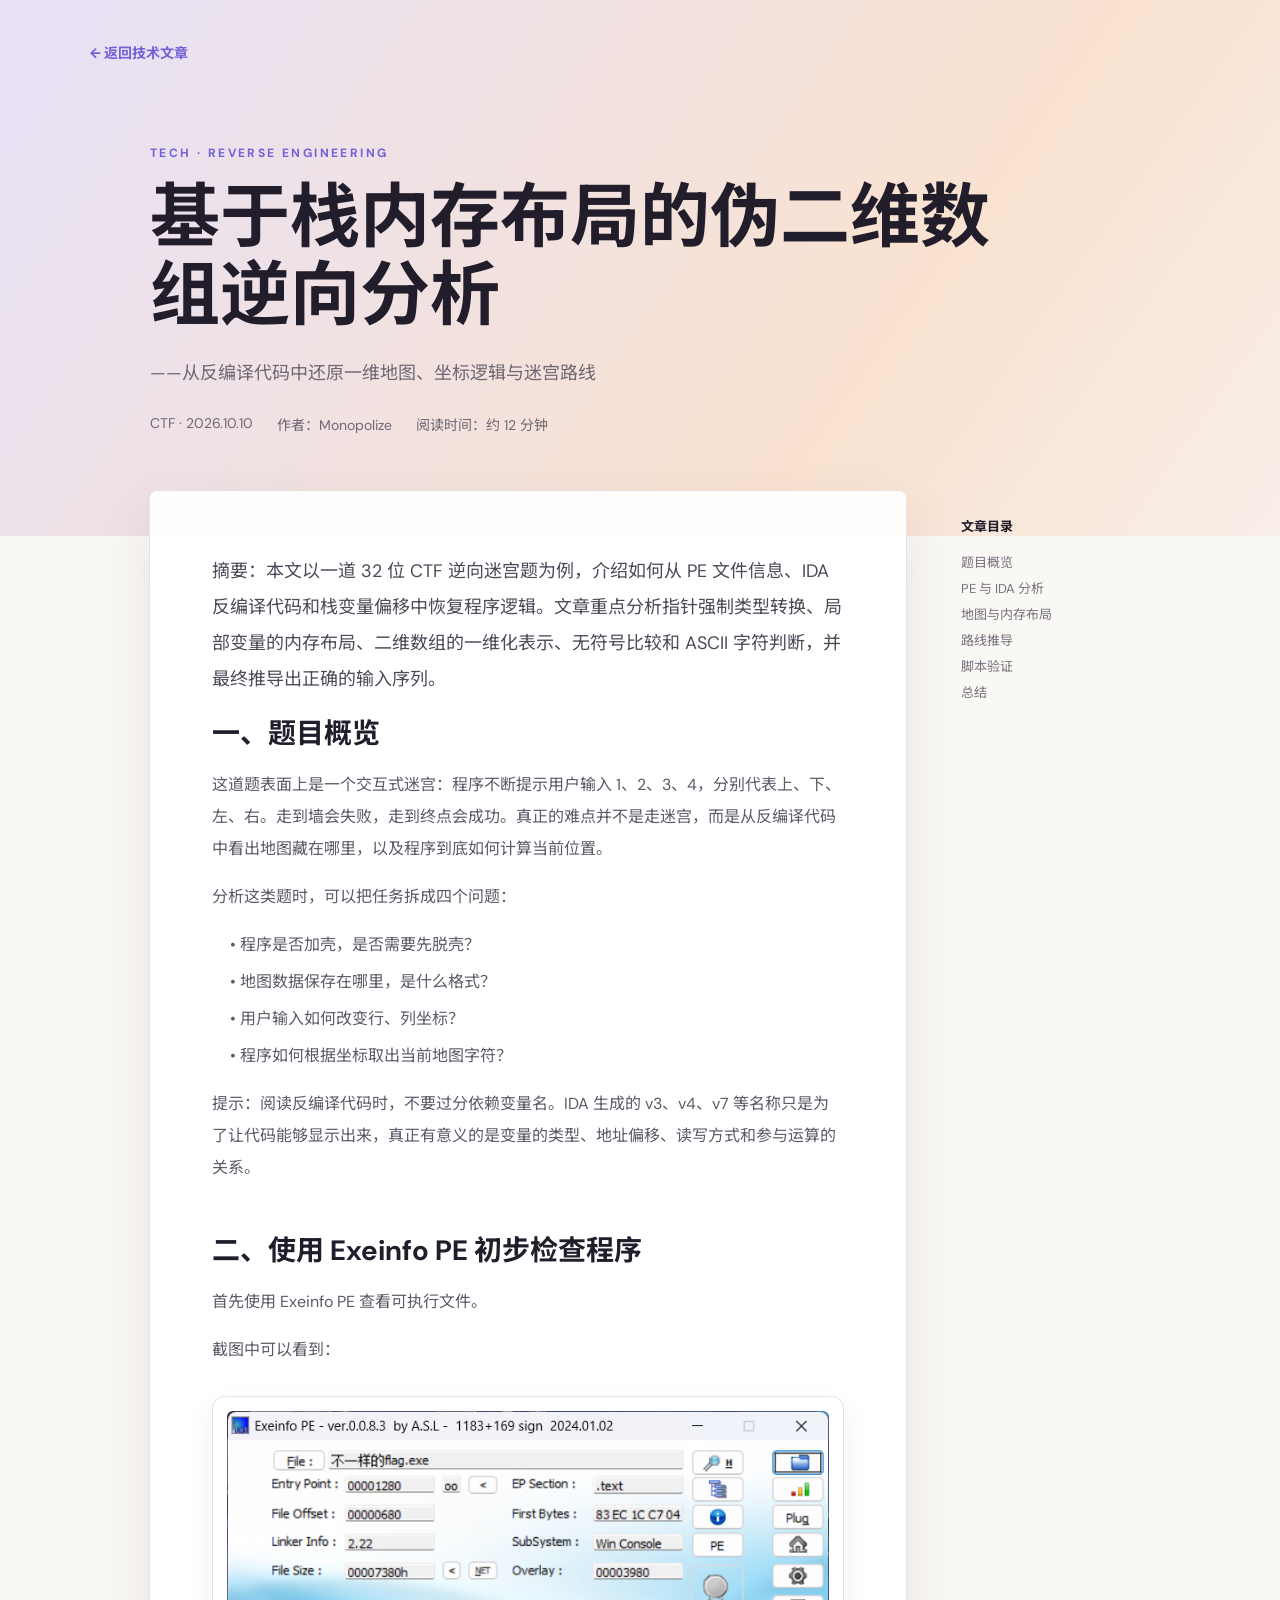
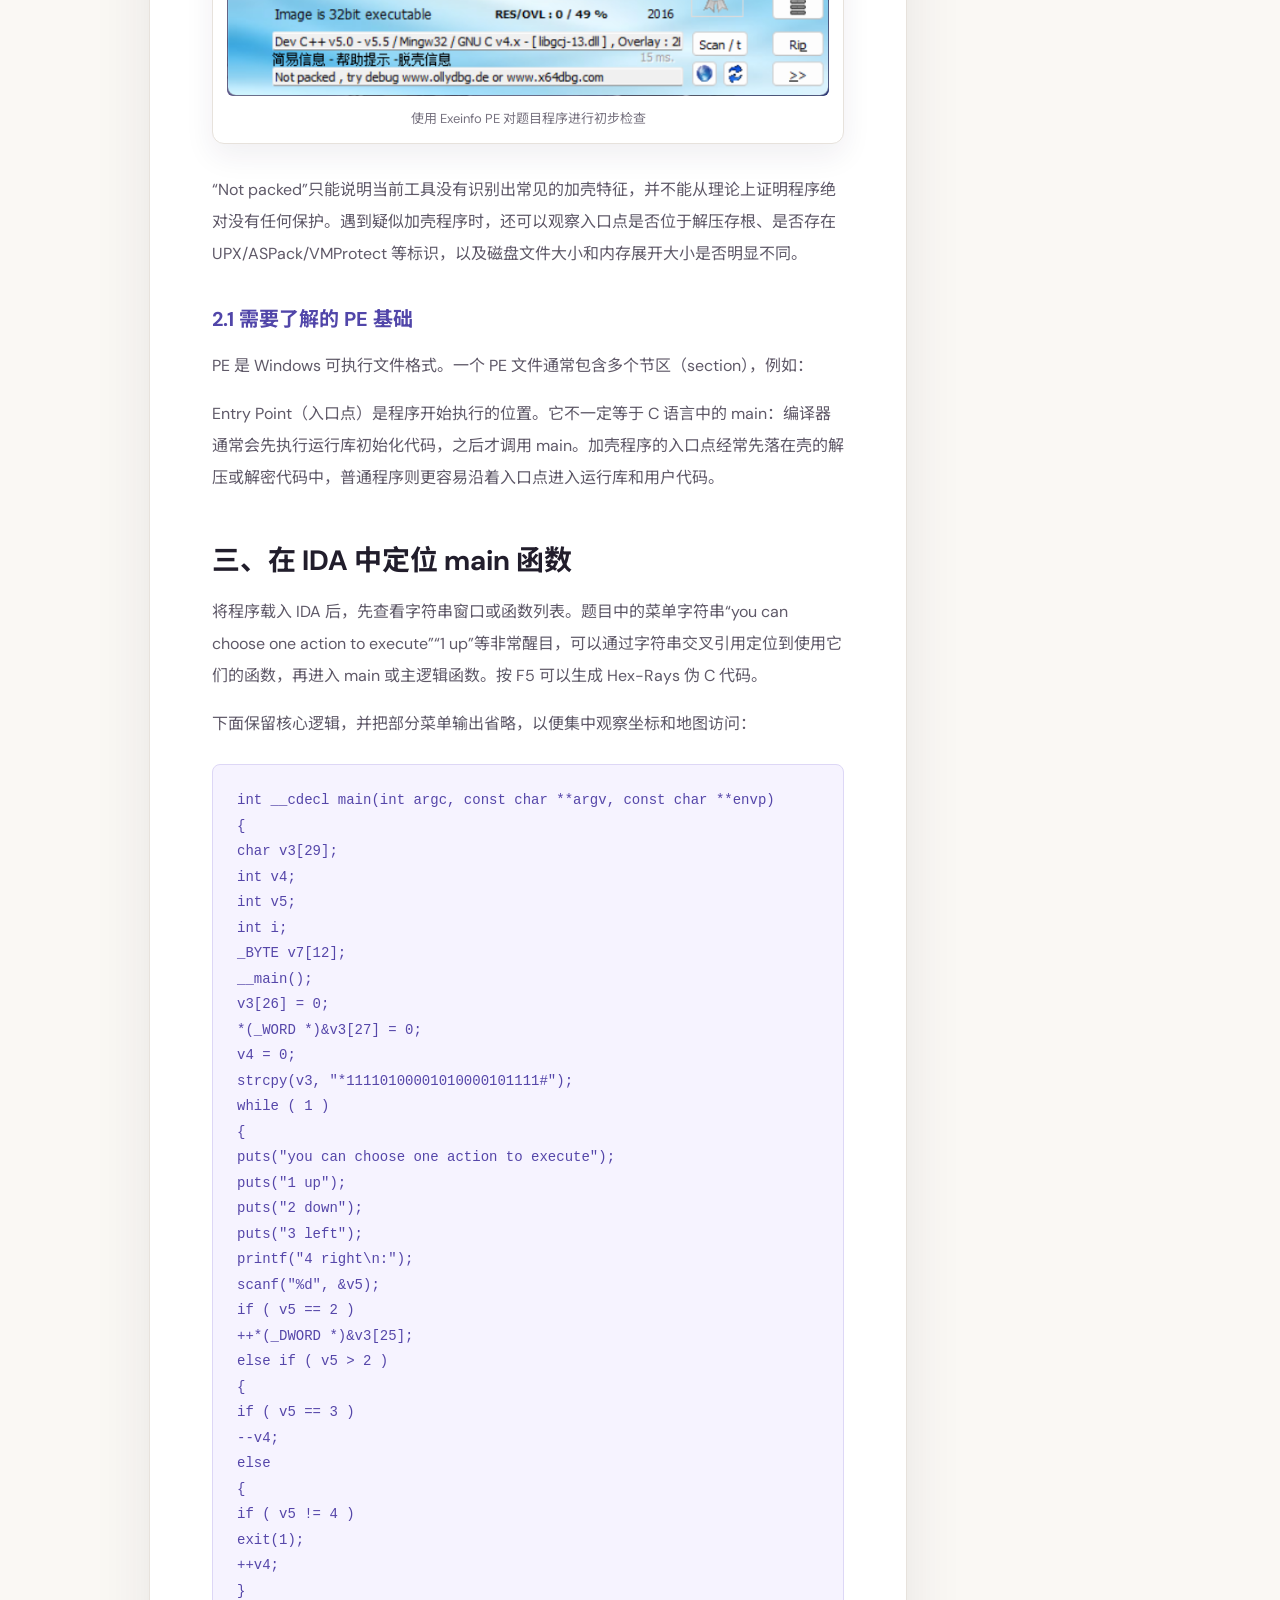
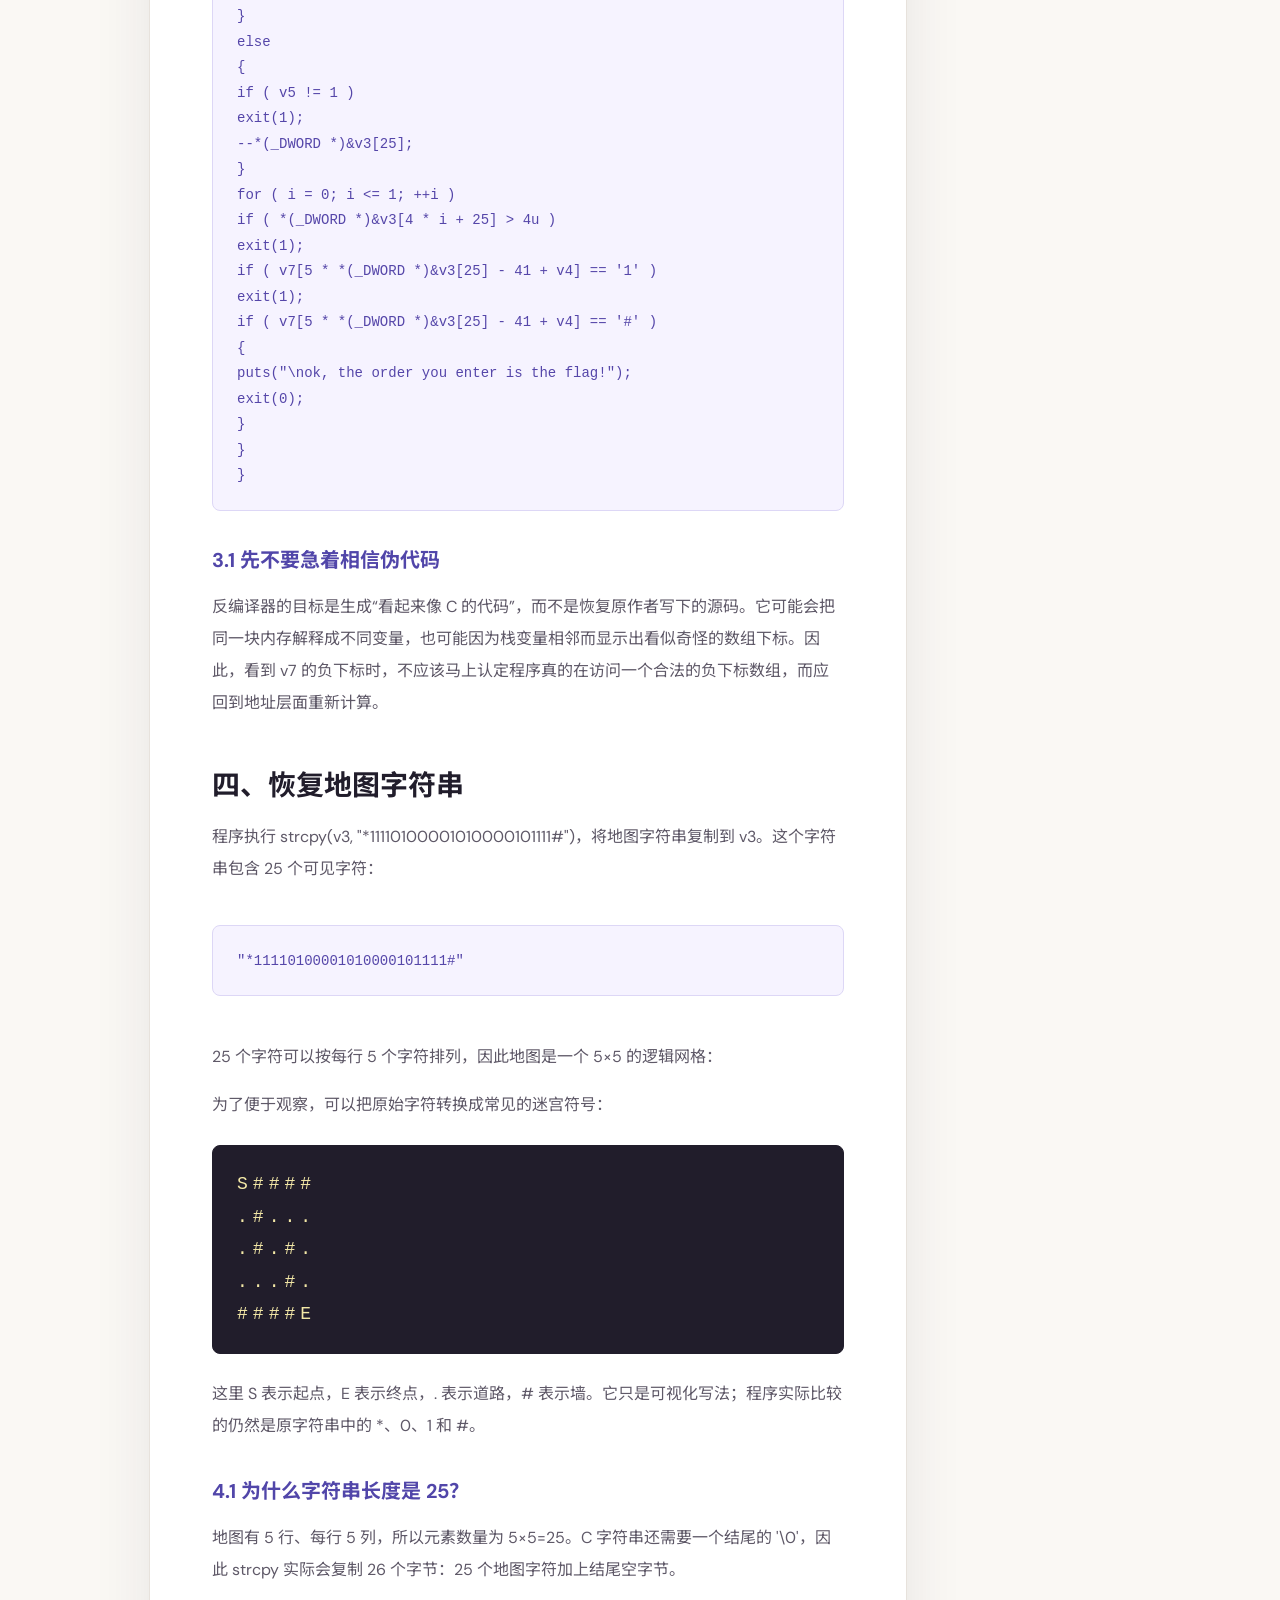
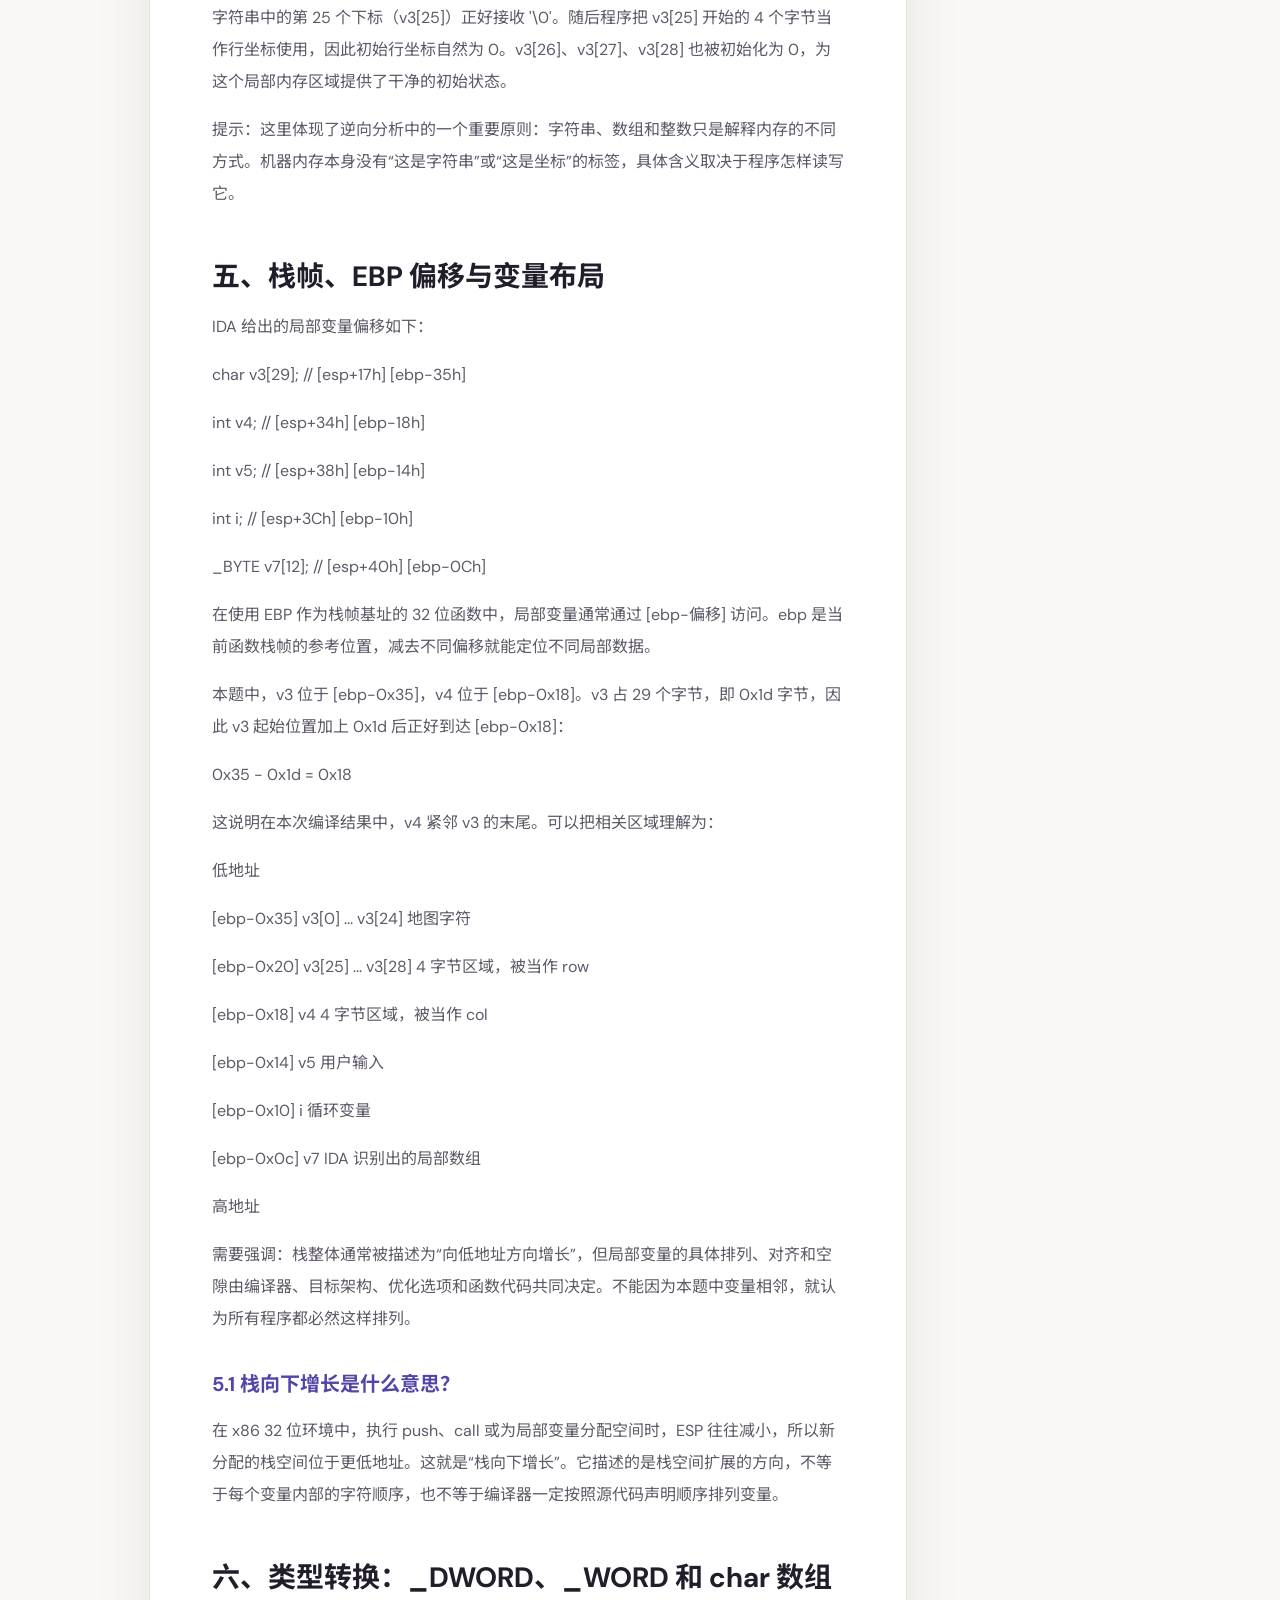
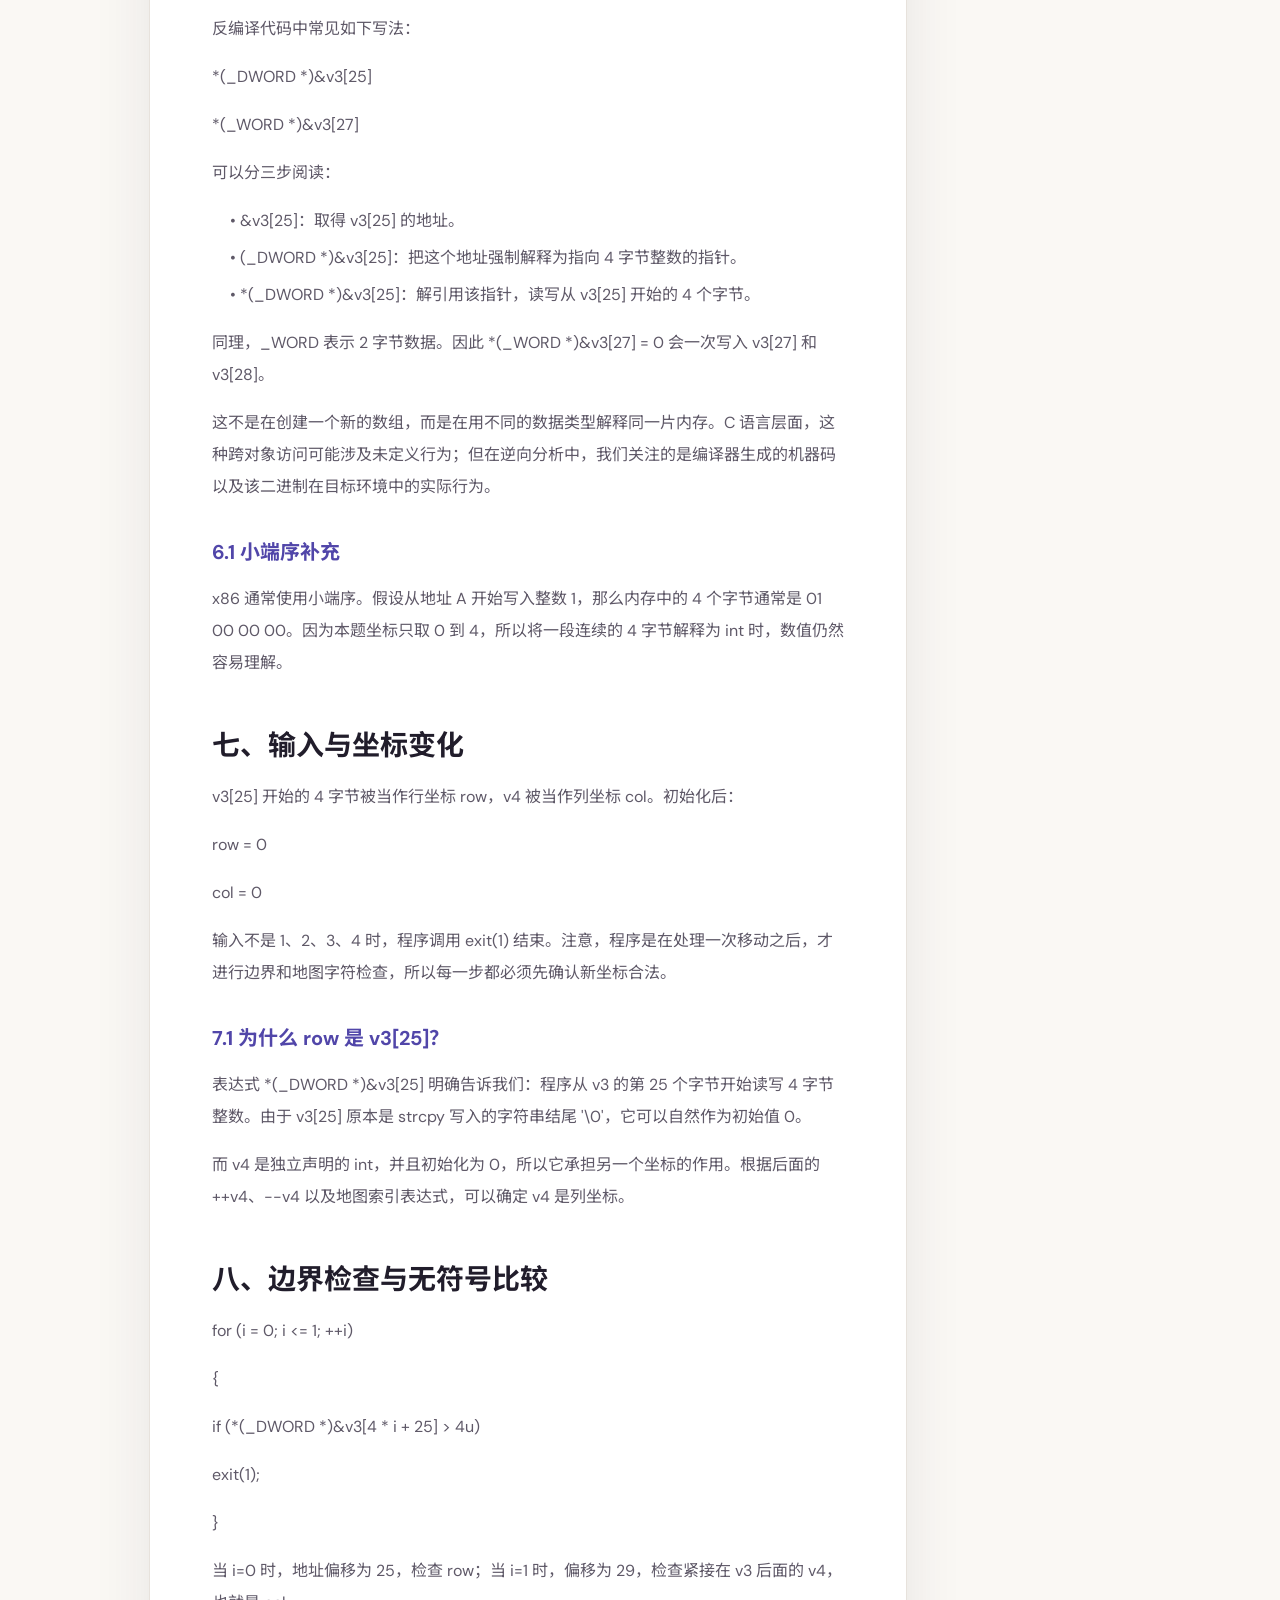
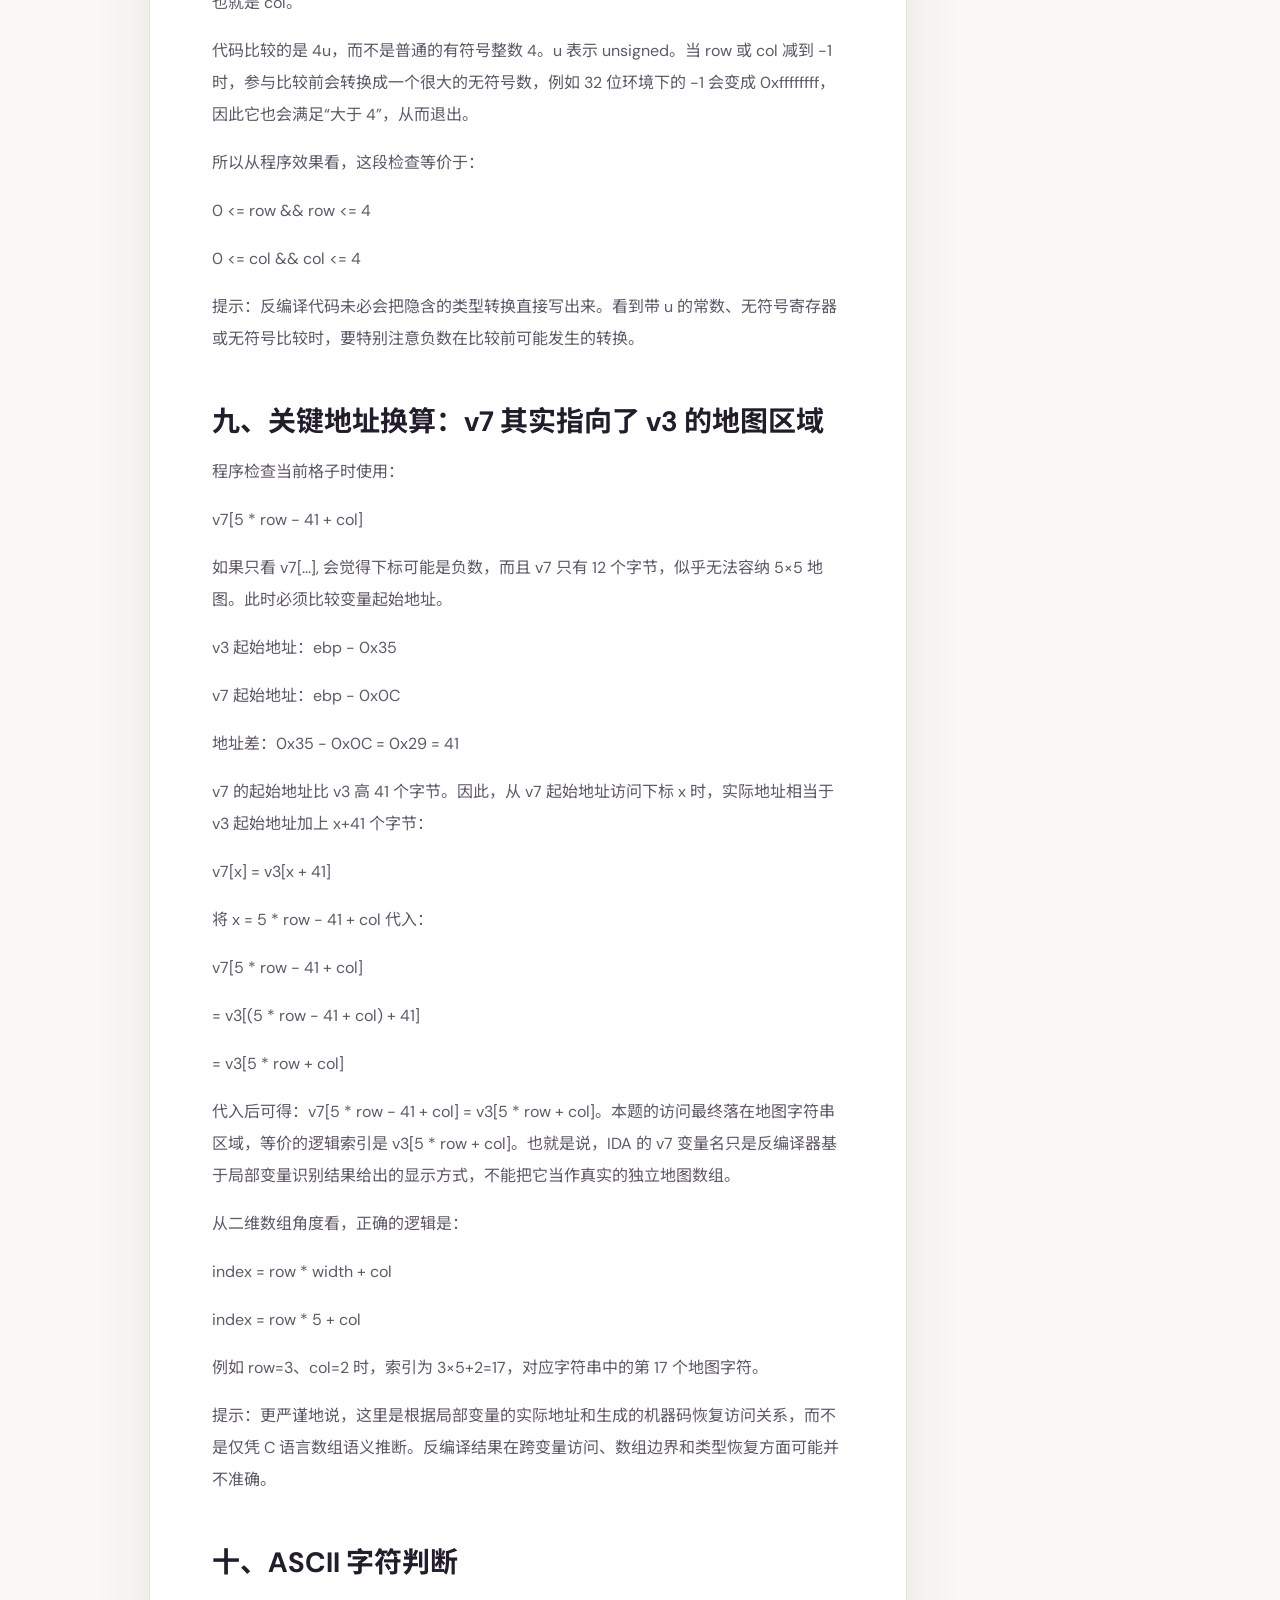
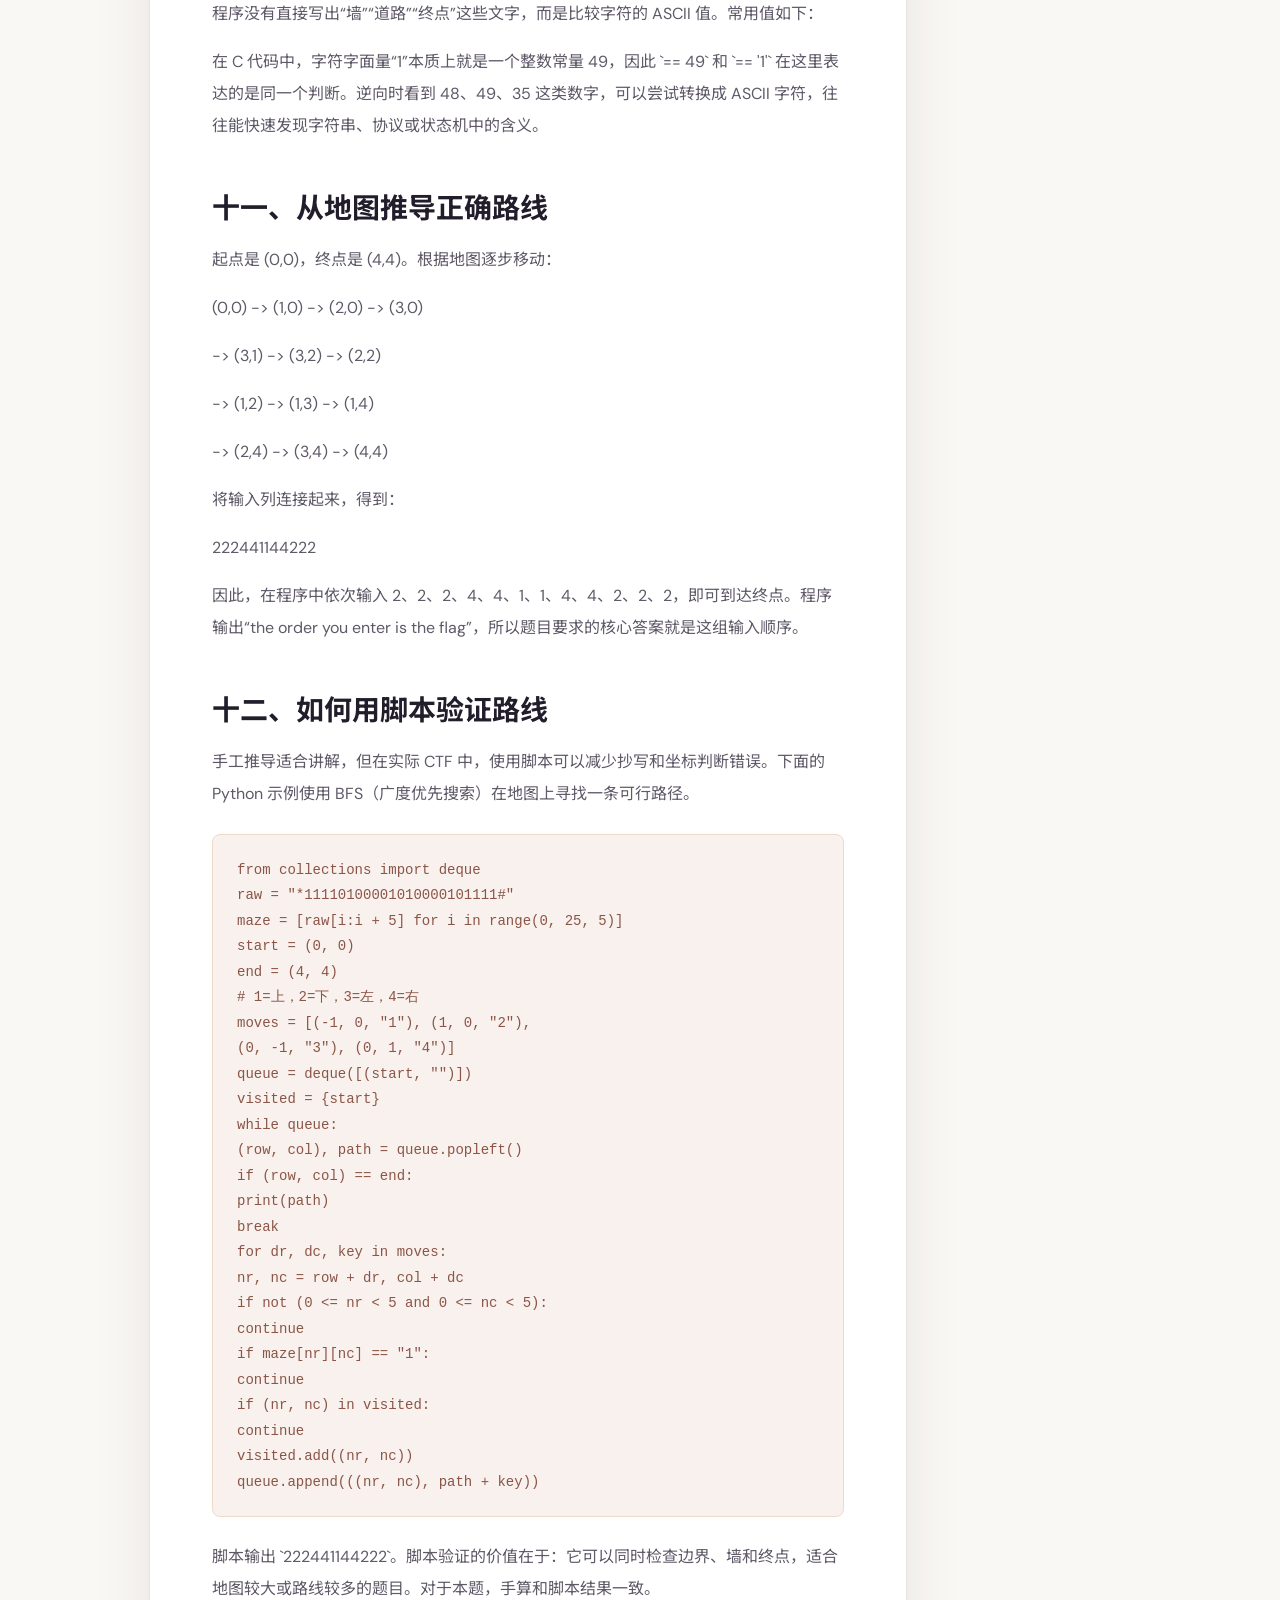
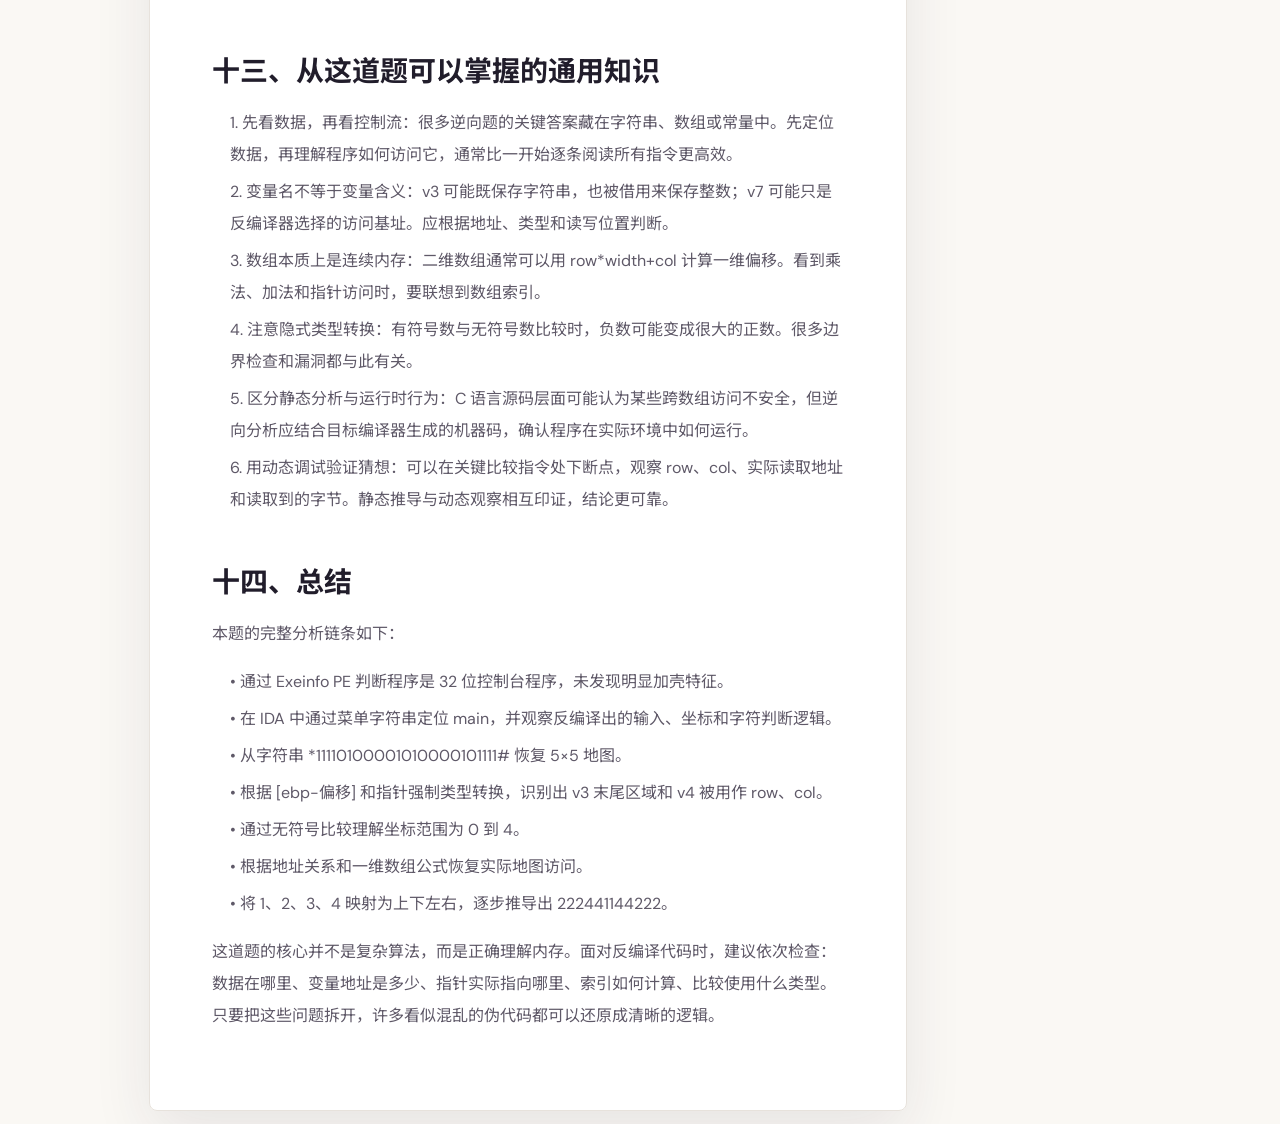
==== posts/ctf-maze.html @ 4cb5188a "发布第二篇文章" ====
<!doctype html>
<html lang="zh-CN">
  <head>
    <meta charset="UTF-8" />
    <meta name="viewport" content="width=device-width, initial-scale=1.0" />
    <meta
      name="description"
      content="基于栈内存布局的伪二维数组逆向分析与迷宫路线推导。"
    />
    <title>基于栈内存布局的伪二维数组逆向分析 · Monopolize</title>
    <link rel="preconnect" href="https://fonts.googleapis.com" />
    <link rel="preconnect" href="https://fonts.gstatic.com" crossorigin />
    <link
      href="https://fonts.googleapis.com/css2?family=DM+Sans:wght@400;500;600;700&family=Noto+Sans+SC:wght@400;500;700;900&display=swap"
      rel="stylesheet"
    />
    <style>
      :root {
        --ink: #211d2b;
        --muted: #77727f;
        --cream: #faf8f4;
        --purple: #7260d8;
        --lavender: #f6f3ff;
        --line: #e7e2dc;
      }
      * {
        box-sizing: border-box;
      }
      body {
        margin: 0;
        color: var(--ink);
        background: var(--cream);
        font-family: "DM Sans", "Noto Sans SC", sans-serif;
      }
      .article-header {
        padding: 42px max(7vw, 24px) 102px;
        background: linear-gradient(125deg, #e7e1f7, #f9e2d0 68%, #f8eee8);
      }
      .back-link {
        color: var(--purple);
        font-size: 14px;
        font-weight: 700;
        text-decoration: none;
      }
      .article-heading {
        max-width: 980px;
        margin: 82px auto 0;
      }
      .eyebrow {
        margin: 0 0 18px;
        color: var(--purple);
        font-size: 12px;
        font-weight: 700;
        letter-spacing: 0.2em;
      }
      h1 {
        max-width: 900px;
        margin: 0;
        font-size: clamp(38px, 6vw, 70px);
        line-height: 1.12;
        letter-spacing: 0;
      }
      .subtitle {
        max-width: 720px;
        margin: 22px 0 0;
        color: #6e6975;
        font-size: 18px;
        line-height: 1.7;
      }
      .article-meta {
        display: flex;
        flex-wrap: wrap;
        gap: 12px 24px;
        margin-top: 26px;
        color: #6e6975;
        font-size: 14px;
      }
      .article-layout {
        display: grid;
        grid-template-columns: minmax(0, 780px) 170px;
        gap: 54px;
        max-width: 1030px;
        margin: -46px auto 90px;
        padding: 0 24px;
      }
      .article-content {
        padding: clamp(28px, 5vw, 62px);
        border: 1px solid var(--line);
        border-radius: 8px;
        background: rgba(255, 255, 255, 0.96);
        box-shadow: 0 22px 60px rgba(42, 29, 66, 0.09);
      }
      .article-content p,
      .article-content li {
        color: #5f5968;
        font-size: 16px;
        line-height: 2;
      }
      .article-content .lead {
        margin-top: 0;
        color: #4f4958;
        font-size: 18px;
        line-height: 2;
      }
      .article-content h2 {
        margin: 48px 0 16px;
        font-size: 28px;
        line-height: 1.35;
      }
      .article-content h2:first-of-type {
        margin-top: 0;
      }
      .article-content h3 {
        margin: 34px 0 12px;
        color: #5146a9;
        font-size: 20px;
        line-height: 1.5;
      }
      .list-item {
        margin: 5px 0 !important;
        padding-left: 18px;
      }
      .code-block,
      .maze-block {
        margin: 24px 0;
        padding: 22px 24px;
        overflow-x: auto;
        border: 1px solid #ddd7f6;
        border-radius: 8px;
        background: var(--lavender);
        color: #5546a9;
        font-family: "DM Sans", Consolas, monospace;
        font-size: 14px;
        line-height: 1.75;
        white-space: pre;
      }
      .code-block.python {
        background: #f8f1ed;
        border-color: #f0d9c9;
        color: #8b5547;
      }
      .code-block.compact {
        display: inline-block;
        min-width: 100%;
      }
      .maze-block {
        background: #211d2b;
        border-color: #211d2b;
        color: #f4e9a7;
        font-size: 18px;
        letter-spacing: 0.28em;
      }
      .article-figure {
        margin: 30px 0;
        padding: 14px;
        border: 1px solid var(--line);
        border-radius: 12px;
        background: #fff;
        box-shadow: 0 12px 30px rgba(42, 29, 66, 0.07);
      }
      .article-figure img {
        display: block;
        width: 100%;
        height: auto;
        border-radius: 6px;
      }
      figcaption {
        padding: 12px 4px 2px;
        color: var(--muted);
        font-size: 13px;
        text-align: center;
      }
      .toc {
        position: sticky;
        top: 28px;
        align-self: start;
        padding-top: 24px;
        color: var(--muted);
        font-size: 13px;
        line-height: 2;
      }
      .toc strong {
        display: block;
        margin-bottom: 10px;
        color: var(--ink);
      }
      @media (max-width: 760px) {
        .article-header {
          padding-bottom: 80px;
        }
        .article-heading {
          margin-top: 64px;
        }
        .article-layout {
          display: block;
          margin-top: -32px;
        }
        .toc {
          display: none;
        }
        .article-content p,
        .article-content li {
          font-size: 15px;
        }
      }
    </style>
  </head>
  <body>
    <header class="article-header">
      <a class="back-link" href="tech.html">← 返回技术文章</a>
      <div class="article-heading">
        <p class="eyebrow">TECH · REVERSE ENGINEERING</p>
        <h1>基于栈内存布局的伪二维数组逆向分析</h1>
        <p class="subtitle">——从反编译代码中还原一维地图、坐标逻辑与迷宫路线</p>
        <div class="article-meta">
          <span>CTF · 2026.10.10</span><span>作者：Monopolize</span
          ><span>阅读时间：约 12 分钟</span>
        </div>
      </div>
    </header>
    <main class="article-layout">
      <article class="article-content">
        <p class="lead">
          摘要：本文以一道 32 位 CTF 逆向迷宫题为例，介绍如何从 PE 文件信息、IDA
          反编译代码和栈变量偏移中恢复程序逻辑。文章重点分析指针强制类型转换、局部变量的内存布局、二维数组的一维化表示、无符号比较和
          ASCII 字符判断，并最终推导出正确的输入序列。
        </p>
        <h2>一、题目概览</h2>
        <p>
          这道题表面上是一个交互式迷宫：程序不断提示用户输入
          1、2、3、4，分别代表上、下、左、右。走到墙会失败，走到终点会成功。真正的难点并不是走迷宫，而是从反编译代码中看出地图藏在哪里，以及程序到底如何计算当前位置。
        </p>
        <p>分析这类题时，可以把任务拆成四个问题：</p>
        <p class="list-item">• 程序是否加壳，是否需要先脱壳？</p>
        <p class="list-item">• 地图数据保存在哪里，是什么格式？</p>
        <p class="list-item">• 用户输入如何改变行、列坐标？</p>
        <p class="list-item">• 程序如何根据坐标取出当前地图字符？</p>
        <p>
          提示：阅读反编译代码时，不要过分依赖变量名。IDA 生成的 v3、v4、v7
          等名称只是为了让代码能够显示出来，真正有意义的是变量的类型、地址偏移、读写方式和参与运算的关系。
        </p>
        <h2>二、使用 Exeinfo PE 初步检查程序</h2>
        <p>首先使用 Exeinfo PE 查看可执行文件。</p>
        <p>截图中可以看到：</p>
        <figure class="article-figure">
          <img
            src="assets/maze-exeinfo.png"
            alt="使用 Exeinfo PE 检查 CTF 逆向迷宫程序"
          />
          <figcaption>使用 Exeinfo PE 对题目程序进行初步检查</figcaption>
        </figure>
        <p>
          “Not
          packed”只能说明当前工具没有识别出常见的加壳特征，并不能从理论上证明程序绝对没有任何保护。遇到疑似加壳程序时，还可以观察入口点是否位于解压存根、是否存在
          UPX/ASPack/VMProtect
          等标识，以及磁盘文件大小和内存展开大小是否明显不同。
        </p>
        <h3>2.1 需要了解的 PE 基础</h3>
        <p>
          PE 是 Windows 可执行文件格式。一个 PE
          文件通常包含多个节区（section），例如：
        </p>
        <p>
          Entry Point（入口点）是程序开始执行的位置。它不一定等于 C 语言中的
          main：编译器通常会先执行运行库初始化代码，之后才调用
          main。加壳程序的入口点经常先落在壳的解压或解密代码中，普通程序则更容易沿着入口点进入运行库和用户代码。
        </p>
        <h2>三、在 IDA 中定位 main 函数</h2>
        <p>
          将程序载入 IDA 后，先查看字符串窗口或函数列表。题目中的菜单字符串“you
          can choose one action to execute”“1
          up”等非常醒目，可以通过字符串交叉引用定位到使用它们的函数，再进入 main
          或主逻辑函数。按 F5 可以生成 Hex-Rays 伪 C 代码。
        </p>
        <p>
          下面保留核心逻辑，并把部分菜单输出省略，以便集中观察坐标和地图访问：
        </p>
        <pre
          class="code-block"
        ><code>int __cdecl main(int argc, const char **argv, const char **envp)
{
char v3[29];
int v4;
int v5;
int i;
_BYTE v7[12];
__main();
v3[26] = 0;
*(_WORD *)&amp;v3[27] = 0;
v4 = 0;
strcpy(v3, &quot;*11110100001010000101111#&quot;);
while ( 1 )
{
puts(&quot;you can choose one action to execute&quot;);
puts(&quot;1 up&quot;);
puts(&quot;2 down&quot;);
puts(&quot;3 left&quot;);
printf(&quot;4 right\n:&quot;);
scanf(&quot;%d&quot;, &amp;v5);
if ( v5 == 2 )
++*(_DWORD *)&amp;v3[25];
else if ( v5 &gt; 2 )
{
if ( v5 == 3 )
--v4;
else
{
if ( v5 != 4 )
exit(1);
++v4;
}
}
else
{
if ( v5 != 1 )
exit(1);
--*(_DWORD *)&amp;v3[25];
}
for ( i = 0; i &lt;= 1; ++i )
if ( *(_DWORD *)&amp;v3[4 * i + 25] &gt; 4u )
exit(1);
if ( v7[5 * *(_DWORD *)&amp;v3[25] - 41 + v4] == &#x27;1&#x27; )
exit(1);
if ( v7[5 * *(_DWORD *)&amp;v3[25] - 41 + v4] == &#x27;#&#x27; )
{
puts(&quot;\nok, the order you enter is the flag!&quot;);
exit(0);
}
}
}</code></pre>
        <h3>3.1 先不要急着相信伪代码</h3>
        <p>
          反编译器的目标是生成“看起来像 C
          的代码”，而不是恢复原作者写下的源码。它可能会把同一块内存解释成不同变量，也可能因为栈变量相邻而显示出看似奇怪的数组下标。因此，看到
          v7
          的负下标时，不应该马上认定程序真的在访问一个合法的负下标数组，而应回到地址层面重新计算。
        </p>
        <h2>四、恢复地图字符串</h2>
        <p>
          程序执行 strcpy(v3,
          &quot;*11110100001010000101111#&quot;)，将地图字符串复制到
          v3。这个字符串包含 25 个可见字符：
        </p>
        <pre
          class="code-block compact"
        ><code>&quot;*11110100001010000101111#&quot;</code></pre>
        <p>25 个字符可以按每行 5 个字符排列，因此地图是一个 5×5 的逻辑网格：</p>
        <p>为了便于观察，可以把原始字符转换成常见的迷宫符号：</p>
        <pre class="maze-block"><code>S####
.#...
.#.#.
...#.
####E</code></pre>
        <p>
          这里 S 表示起点，E 表示终点，. 表示道路，#
          表示墙。它只是可视化写法；程序实际比较的仍然是原字符串中的 *、0、1 和
          #。
        </p>
        <h3>4.1 为什么字符串长度是 25？</h3>
        <p>
          地图有 5 行、每行 5 列，所以元素数量为 5×5=25。C
          字符串还需要一个结尾的 &#x27;\0&#x27;，因此 strcpy 实际会复制 26
          个字节：25 个地图字符加上结尾空字节。
        </p>
        <p>
          字符串中的第 25 个下标（v3[25]）正好接收 &#x27;\0&#x27;。随后程序把
          v3[25] 开始的 4 个字节当作行坐标使用，因此初始行坐标自然为
          0。v3[26]、v3[27]、v3[28] 也被初始化为
          0，为这个局部内存区域提供了干净的初始状态。
        </p>
        <p>
          提示：这里体现了逆向分析中的一个重要原则：字符串、数组和整数只是解释内存的不同方式。机器内存本身没有“这是字符串”或“这是坐标”的标签，具体含义取决于程序怎样读写它。
        </p>
        <h2>五、栈帧、EBP 偏移与变量布局</h2>
        <p>IDA 给出的局部变量偏移如下：</p>
        <p>char v3[29]; // [esp+17h] [ebp-35h]</p>
        <p>int v4; // [esp+34h] [ebp-18h]</p>
        <p>int v5; // [esp+38h] [ebp-14h]</p>
        <p>int i; // [esp+3Ch] [ebp-10h]</p>
        <p>_BYTE v7[12]; // [esp+40h] [ebp-0Ch]</p>
        <p>
          在使用 EBP 作为栈帧基址的 32 位函数中，局部变量通常通过 [ebp-偏移]
          访问。ebp 是当前函数栈帧的参考位置，减去不同偏移就能定位不同局部数据。
        </p>
        <p>
          本题中，v3 位于 [ebp-0x35]，v4 位于 [ebp-0x18]。v3 占 29 个字节，即
          0x1d 字节，因此 v3 起始位置加上 0x1d 后正好到达 [ebp-0x18]：
        </p>
        <p>0x35 - 0x1d = 0x18</p>
        <p>这说明在本次编译结果中，v4 紧邻 v3 的末尾。可以把相关区域理解为：</p>
        <p>低地址</p>
        <p>[ebp-0x35] v3[0] ... v3[24] 地图字符</p>
        <p>[ebp-0x20] v3[25] ... v3[28] 4 字节区域，被当作 row</p>
        <p>[ebp-0x18] v4 4 字节区域，被当作 col</p>
        <p>[ebp-0x14] v5 用户输入</p>
        <p>[ebp-0x10] i 循环变量</p>
        <p>[ebp-0x0c] v7 IDA 识别出的局部数组</p>
        <p>高地址</p>
        <p>
          需要强调：栈整体通常被描述为“向低地址方向增长”，但局部变量的具体排列、对齐和空隙由编译器、目标架构、优化选项和函数代码共同决定。不能因为本题中变量相邻，就认为所有程序都必然这样排列。
        </p>
        <h3>5.1 栈向下增长是什么意思？</h3>
        <p>
          在 x86 32 位环境中，执行 push、call 或为局部变量分配空间时，ESP
          往往减小，所以新分配的栈空间位于更低地址。这就是“栈向下增长”。它描述的是栈空间扩展的方向，不等于每个变量内部的字符顺序，也不等于编译器一定按照源代码声明顺序排列变量。
        </p>
        <h2>六、类型转换：_DWORD、_WORD 和 char 数组</h2>
        <p>反编译代码中常见如下写法：</p>
        <p>*(_DWORD *)&amp;v3[25]</p>
        <p>*(_WORD *)&amp;v3[27]</p>
        <p>可以分三步阅读：</p>
        <p class="list-item">• &amp;v3[25]：取得 v3[25] 的地址。</p>
        <p class="list-item">
          • (_DWORD *)&amp;v3[25]：把这个地址强制解释为指向 4 字节整数的指针。
        </p>
        <p class="list-item">
          • *(_DWORD *)&amp;v3[25]：解引用该指针，读写从 v3[25] 开始的 4
          个字节。
        </p>
        <p>
          同理，_WORD 表示 2 字节数据。因此 *(_WORD *)&amp;v3[27] = 0 会一次写入
          v3[27] 和 v3[28]。
        </p>
        <p>
          这不是在创建一个新的数组，而是在用不同的数据类型解释同一片内存。C
          语言层面，这种跨对象访问可能涉及未定义行为；但在逆向分析中，我们关注的是编译器生成的机器码以及该二进制在目标环境中的实际行为。
        </p>
        <h3>6.1 小端序补充</h3>
        <p>
          x86 通常使用小端序。假设从地址 A 开始写入整数 1，那么内存中的 4
          个字节通常是 01 00 00 00。因为本题坐标只取 0 到 4，所以将一段连续的 4
          字节解释为 int 时，数值仍然容易理解。
        </p>
        <h2>七、输入与坐标变化</h2>
        <p>
          v3[25] 开始的 4 字节被当作行坐标 row，v4 被当作列坐标 col。初始化后：
        </p>
        <p>row = 0</p>
        <p>col = 0</p>
        <p>
          输入不是 1、2、3、4 时，程序调用 exit(1)
          结束。注意，程序是在处理一次移动之后，才进行边界和地图字符检查，所以每一步都必须先确认新坐标合法。
        </p>
        <h3>7.1 为什么 row 是 v3[25]？</h3>
        <p>
          表达式 *(_DWORD *)&amp;v3[25] 明确告诉我们：程序从 v3 的第 25
          个字节开始读写 4 字节整数。由于 v3[25] 原本是 strcpy 写入的字符串结尾
          &#x27;\0&#x27;，它可以自然作为初始值 0。
        </p>
        <p>
          而 v4 是独立声明的 int，并且初始化为
          0，所以它承担另一个坐标的作用。根据后面的 ++v4、--v4
          以及地图索引表达式，可以确定 v4 是列坐标。
        </p>
        <h2>八、边界检查与无符号比较</h2>
        <p>for (i = 0; i &lt;= 1; ++i)</p>
        <p>{</p>
        <p>if (*(_DWORD *)&amp;v3[4 * i + 25] &gt; 4u)</p>
        <p>exit(1);</p>
        <p>}</p>
        <p>
          当 i=0 时，地址偏移为 25，检查 row；当 i=1 时，偏移为 29，检查紧接在
          v3 后面的 v4，也就是 col。
        </p>
        <p>
          代码比较的是 4u，而不是普通的有符号整数 4。u 表示 unsigned。当 row 或
          col 减到 -1 时，参与比较前会转换成一个很大的无符号数，例如 32
          位环境下的 -1 会变成 0xffffffff，因此它也会满足“大于 4”，从而退出。
        </p>
        <p>所以从程序效果看，这段检查等价于：</p>
        <p>0 &lt;= row &amp;&amp; row &lt;= 4</p>
        <p>0 &lt;= col &amp;&amp; col &lt;= 4</p>
        <p>
          提示：反编译代码未必会把隐含的类型转换直接写出来。看到带 u
          的常数、无符号寄存器或无符号比较时，要特别注意负数在比较前可能发生的转换。
        </p>
        <h2>九、关键地址换算：v7 其实指向了 v3 的地图区域</h2>
        <p>程序检查当前格子时使用：</p>
        <p>v7[5 * row - 41 + col]</p>
        <p>
          如果只看 v7[...], 会觉得下标可能是负数，而且 v7 只有 12
          个字节，似乎无法容纳 5×5 地图。此时必须比较变量起始地址。
        </p>
        <p>v3 起始地址：ebp - 0x35</p>
        <p>v7 起始地址：ebp - 0x0C</p>
        <p>地址差：0x35 - 0x0C = 0x29 = 41</p>
        <p>
          v7 的起始地址比 v3 高 41 个字节。因此，从 v7 起始地址访问下标 x
          时，实际地址相当于 v3 起始地址加上 x+41 个字节：
        </p>
        <p>v7[x] = v3[x + 41]</p>
        <p>将 x = 5 * row - 41 + col 代入：</p>
        <p>v7[5 * row - 41 + col]</p>
        <p>= v3[(5 * row - 41 + col) + 41]</p>
        <p>= v3[5 * row + col]</p>
        <p>
          代入后可得：v7[5 * row - 41 + col] = v3[5 * row +
          col]。本题的访问最终落在地图字符串区域，等价的逻辑索引是 v3[5 * row +
          col]。也就是说，IDA 的 v7
          变量名只是反编译器基于局部变量识别结果给出的显示方式，不能把它当作真实的独立地图数组。
        </p>
        <p>从二维数组角度看，正确的逻辑是：</p>
        <p>index = row * width + col</p>
        <p>index = row * 5 + col</p>
        <p>
          例如 row=3、col=2 时，索引为 3×5+2=17，对应字符串中的第 17
          个地图字符。
        </p>
        <p>
          提示：更严谨地说，这里是根据局部变量的实际地址和生成的机器码恢复访问关系，而不是仅凭
          C
          语言数组语义推断。反编译结果在跨变量访问、数组边界和类型恢复方面可能并不准确。
        </p>
        <h2>十、ASCII 字符判断</h2>
        <p>
          程序没有直接写出“墙”“道路”“终点”这些文字，而是比较字符的 ASCII
          值。常用值如下：
        </p>
        <p>
          在 C 代码中，字符字面量“1”本质上就是一个整数常量 49，因此 `== 49` 和
          `== &#x27;1&#x27;` 在这里表达的是同一个判断。逆向时看到 48、49、35
          这类数字，可以尝试转换成 ASCII
          字符，往往能快速发现字符串、协议或状态机中的含义。
        </p>
        <h2>十一、从地图推导正确路线</h2>
        <p>起点是 (0,0)，终点是 (4,4)。根据地图逐步移动：</p>
        <p>(0,0) -&gt; (1,0) -&gt; (2,0) -&gt; (3,0)</p>
        <p>-&gt; (3,1) -&gt; (3,2) -&gt; (2,2)</p>
        <p>-&gt; (1,2) -&gt; (1,3) -&gt; (1,4)</p>
        <p>-&gt; (2,4) -&gt; (3,4) -&gt; (4,4)</p>
        <p>将输入列连接起来，得到：</p>
        <p>222441144222</p>
        <p>
          因此，在程序中依次输入
          2、2、2、4、4、1、1、4、4、2、2、2，即可到达终点。程序输出“the order
          you enter is the flag”，所以题目要求的核心答案就是这组输入顺序。
        </p>
        <h2>十二、如何用脚本验证路线</h2>
        <p>
          手工推导适合讲解，但在实际 CTF
          中，使用脚本可以减少抄写和坐标判断错误。下面的 Python 示例使用
          BFS（广度优先搜索）在地图上寻找一条可行路径。
        </p>
        <pre class="code-block python"><code>from collections import deque
raw = &quot;*11110100001010000101111#&quot;
maze = [raw[i:i + 5] for i in range(0, 25, 5)]
start = (0, 0)
end = (4, 4)
# 1=上，2=下，3=左，4=右
moves = [(-1, 0, &quot;1&quot;), (1, 0, &quot;2&quot;),
(0, -1, &quot;3&quot;), (0, 1, &quot;4&quot;)]
queue = deque([(start, &quot;&quot;)])
visited = {start}
while queue:
(row, col), path = queue.popleft()
if (row, col) == end:
print(path)
break
for dr, dc, key in moves:
nr, nc = row + dr, col + dc
if not (0 &lt;= nr &lt; 5 and 0 &lt;= nc &lt; 5):
continue
if maze[nr][nc] == &quot;1&quot;:
continue
if (nr, nc) in visited:
continue
visited.add((nr, nc))
queue.append(((nr, nc), path + key))</code></pre>
        <p>
          脚本输出
          `222441144222`。脚本验证的价值在于：它可以同时检查边界、墙和终点，适合地图较大或路线较多的题目。对于本题，手算和脚本结果一致。
        </p>
        <h2>十三、从这道题可以掌握的通用知识</h2>
        <p class="list-item">
          1.
          先看数据，再看控制流：很多逆向题的关键答案藏在字符串、数组或常量中。先定位数据，再理解程序如何访问它，通常比一开始逐条阅读所有指令更高效。
        </p>
        <p class="list-item">
          2. 变量名不等于变量含义：v3 可能既保存字符串，也被借用来保存整数；v7
          可能只是反编译器选择的访问基址。应根据地址、类型和读写位置判断。
        </p>
        <p class="list-item">
          3. 数组本质上是连续内存：二维数组通常可以用 row*width+col
          计算一维偏移。看到乘法、加法和指针访问时，要联想到数组索引。
        </p>
        <p class="list-item">
          4.
          注意隐式类型转换：有符号数与无符号数比较时，负数可能变成很大的正数。很多边界检查和漏洞都与此有关。
        </p>
        <p class="list-item">
          5. 区分静态分析与运行时行为：C
          语言源码层面可能认为某些跨数组访问不安全，但逆向分析应结合目标编译器生成的机器码，确认程序在实际环境中如何运行。
        </p>
        <p class="list-item">
          6. 用动态调试验证猜想：可以在关键比较指令处下断点，观察
          row、col、实际读取地址和读取到的字节。静态推导与动态观察相互印证，结论更可靠。
        </p>
        <h2>十四、总结</h2>
        <p>本题的完整分析链条如下：</p>
        <p class="list-item">
          • 通过 Exeinfo PE 判断程序是 32 位控制台程序，未发现明显加壳特征。
        </p>
        <p class="list-item">
          • 在 IDA 中通过菜单字符串定位
          main，并观察反编译出的输入、坐标和字符判断逻辑。
        </p>
        <p class="list-item">
          • 从字符串 *11110100001010000101111# 恢复 5×5 地图。
        </p>
        <p class="list-item">
          • 根据 [ebp-偏移] 和指针强制类型转换，识别出 v3 末尾区域和 v4 被用作
          row、col。
        </p>
        <p class="list-item">• 通过无符号比较理解坐标范围为 0 到 4。</p>
        <p class="list-item">• 根据地址关系和一维数组公式恢复实际地图访问。</p>
        <p class="list-item">
          • 将 1、2、3、4 映射为上下左右，逐步推导出 222441144222。
        </p>
        <p>
          这道题的核心并不是复杂算法，而是正确理解内存。面对反编译代码时，建议依次检查：数据在哪里、变量地址是多少、指针实际指向哪里、索引如何计算、比较使用什么类型。只要把这些问题拆开，许多看似混乱的伪代码都可以还原成清晰的逻辑。
        </p>
      </article>
      <aside class="toc">
        <strong>文章目录</strong>
        <div>题目概览</div>
        <div>PE 与 IDA 分析</div>
        <div>地图与内存布局</div>
        <div>路线推导</div>
        <div>脚本验证</div>
        <div>总结</div>
      </aside>
    </main>
  </body>
</html>
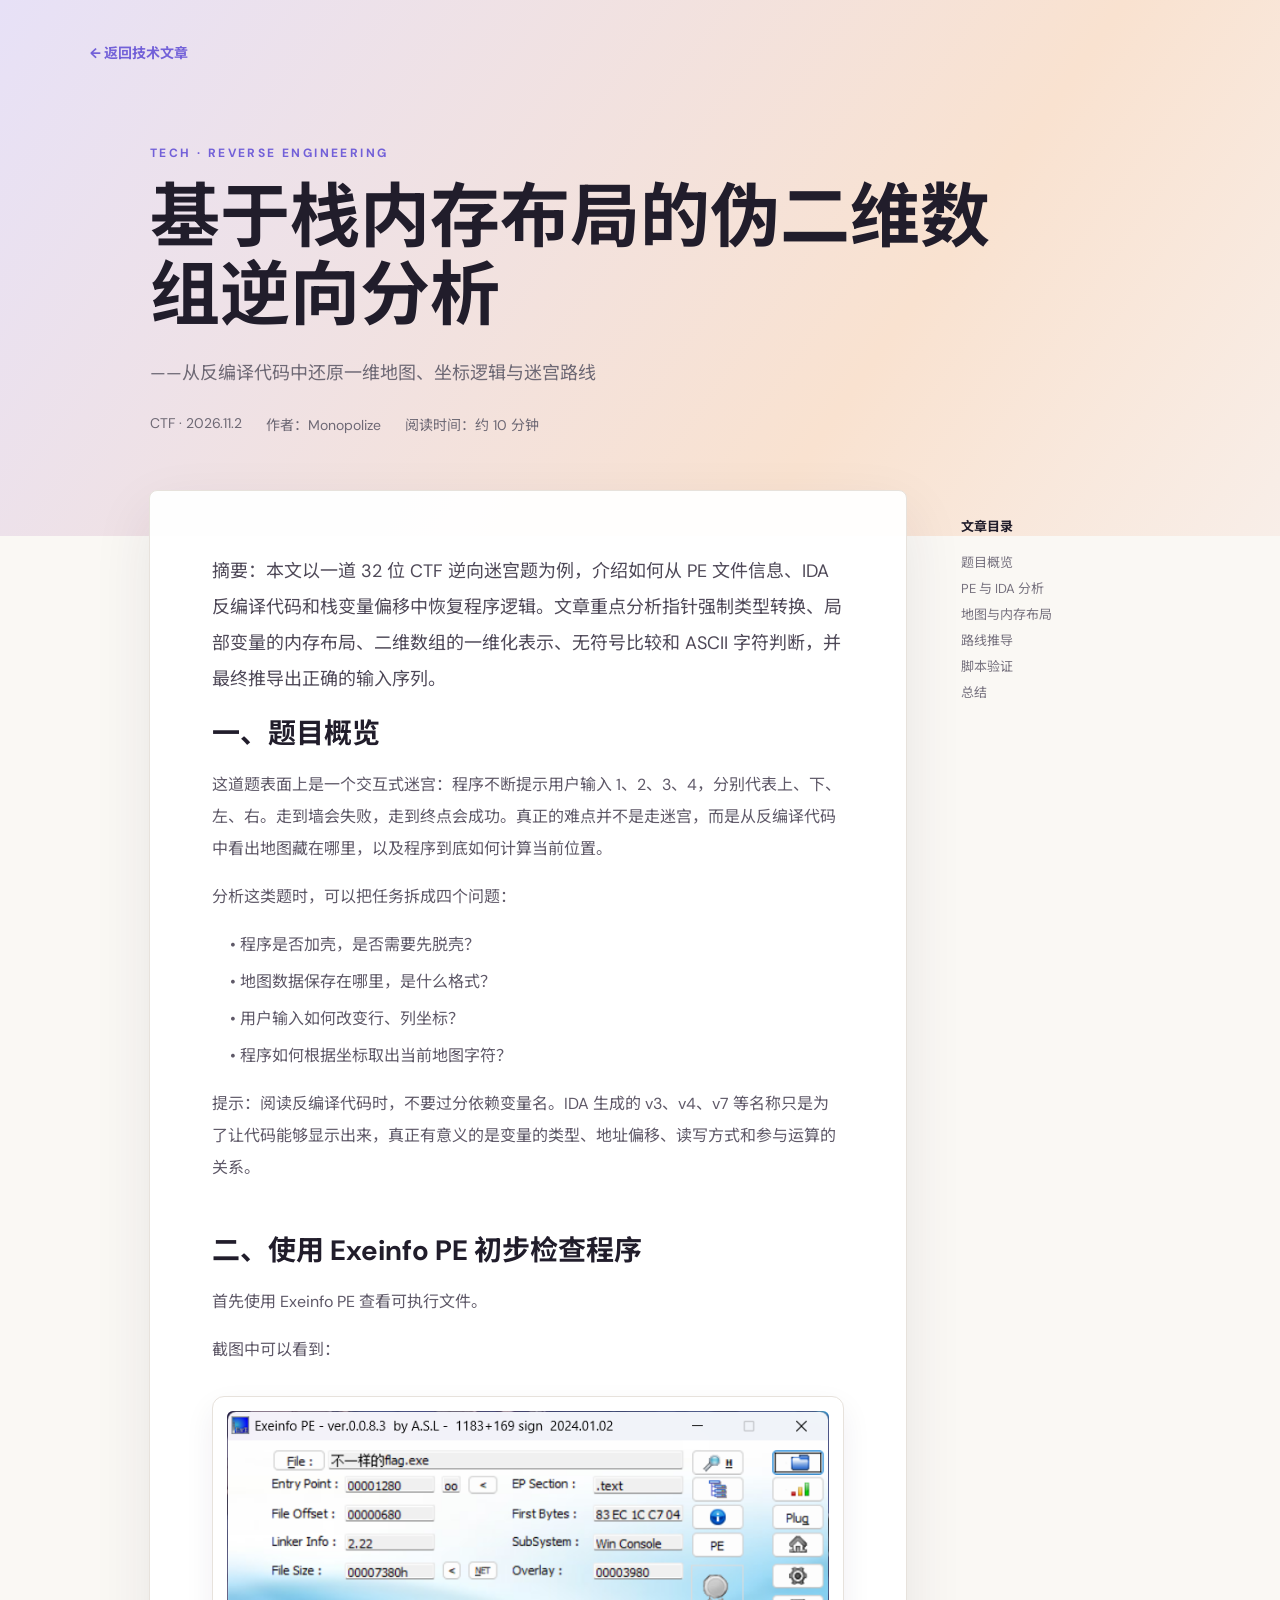
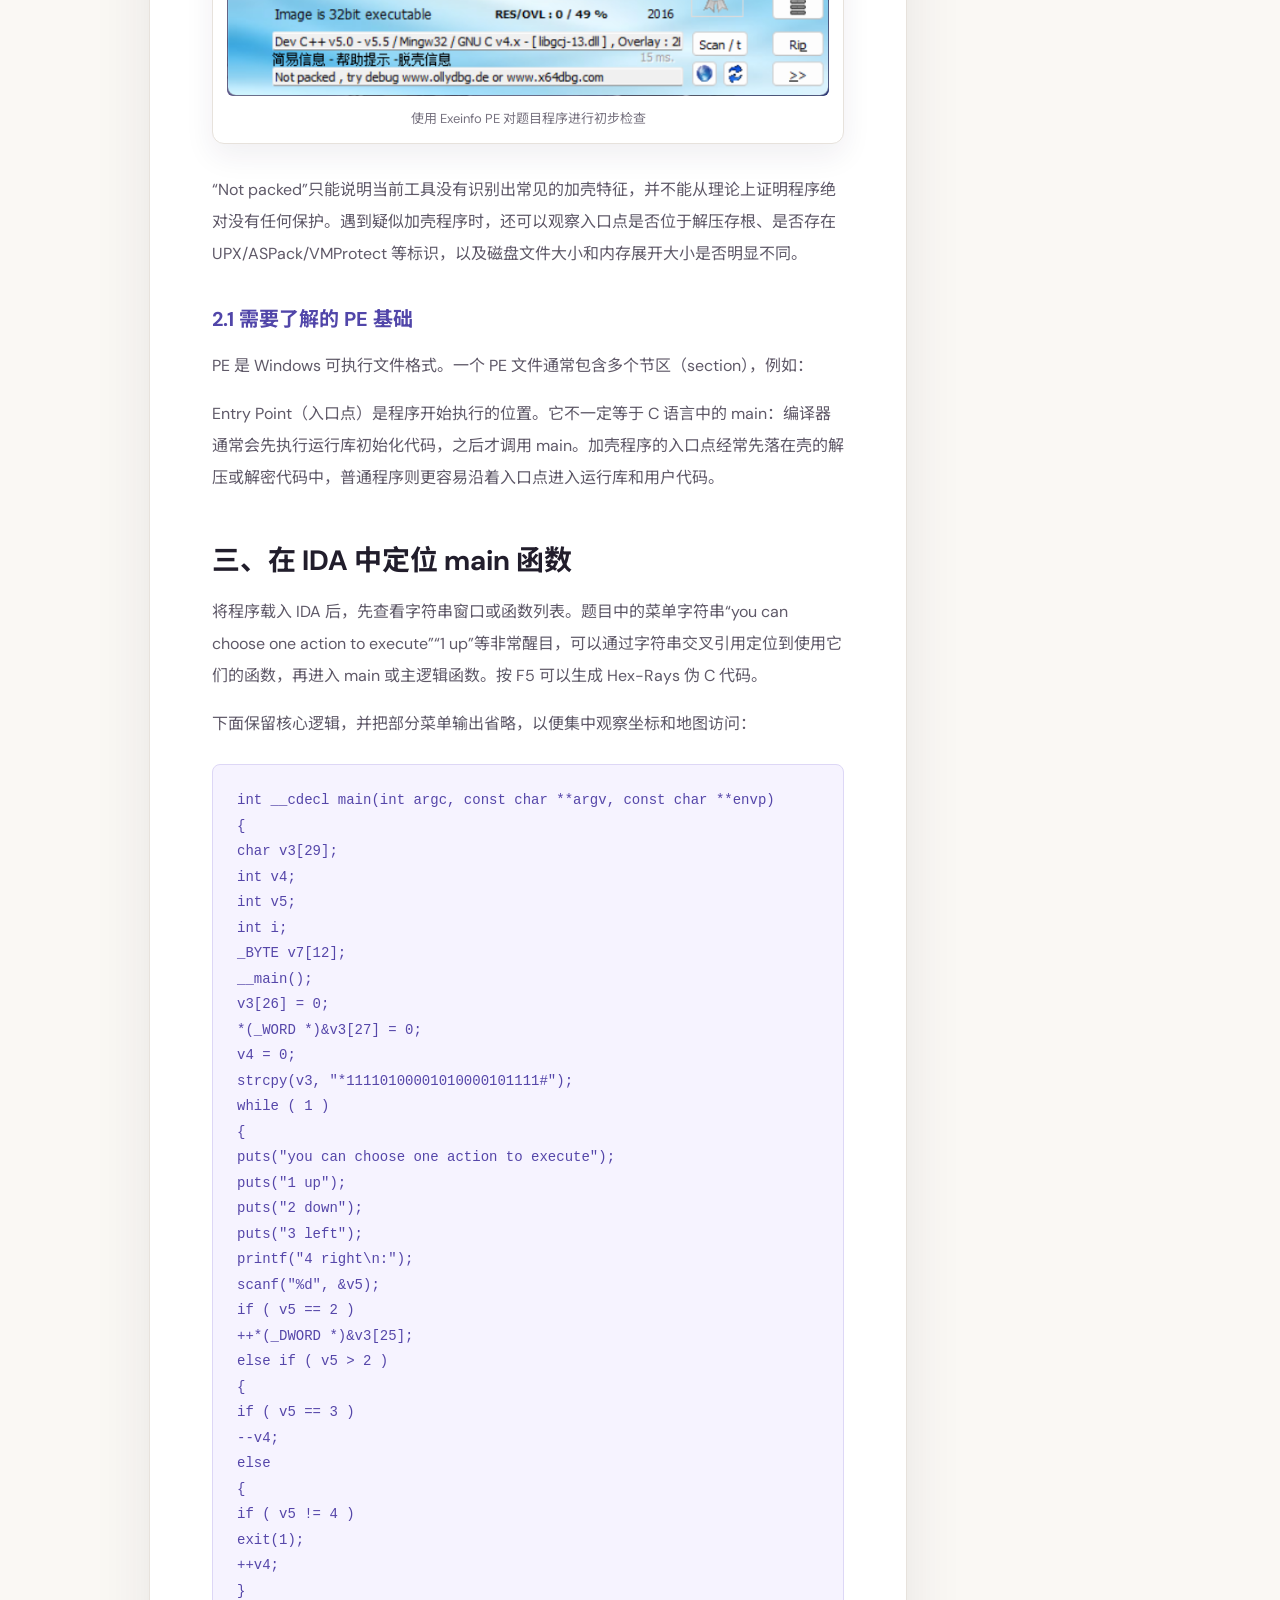
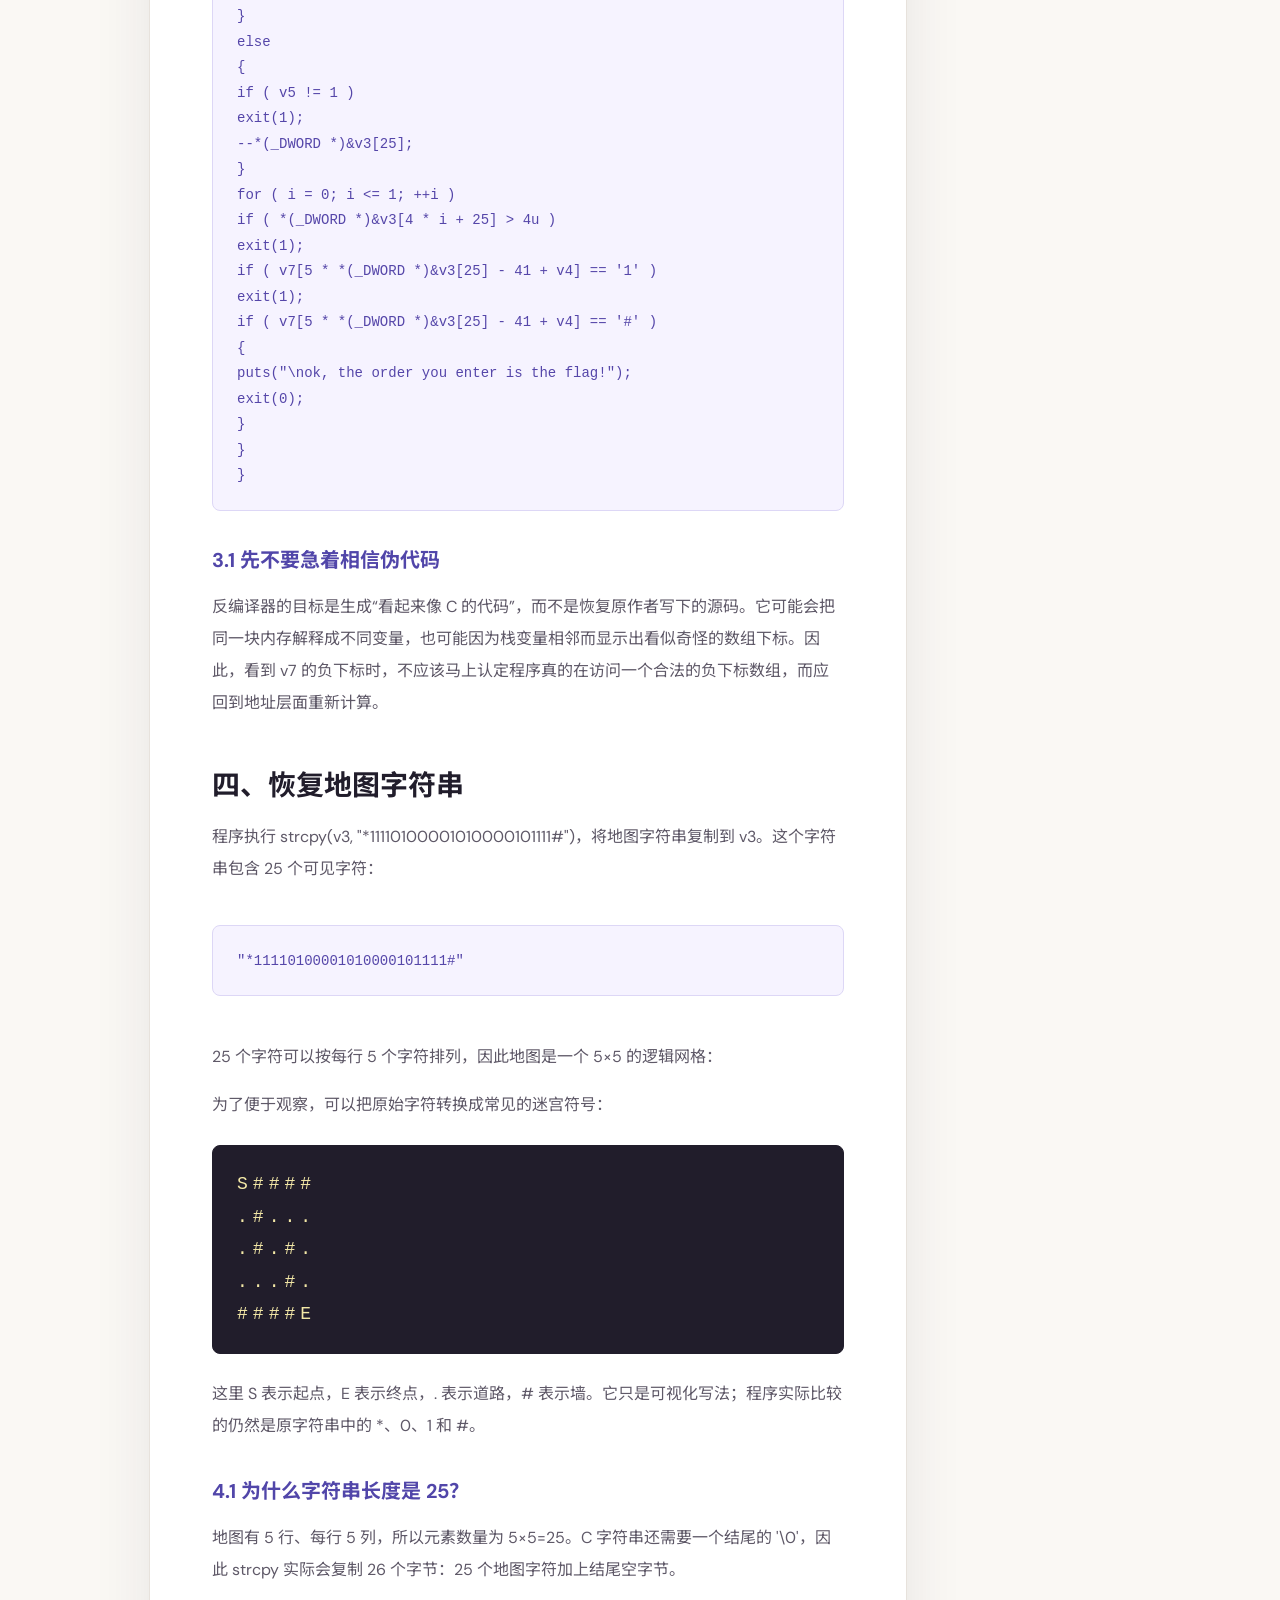
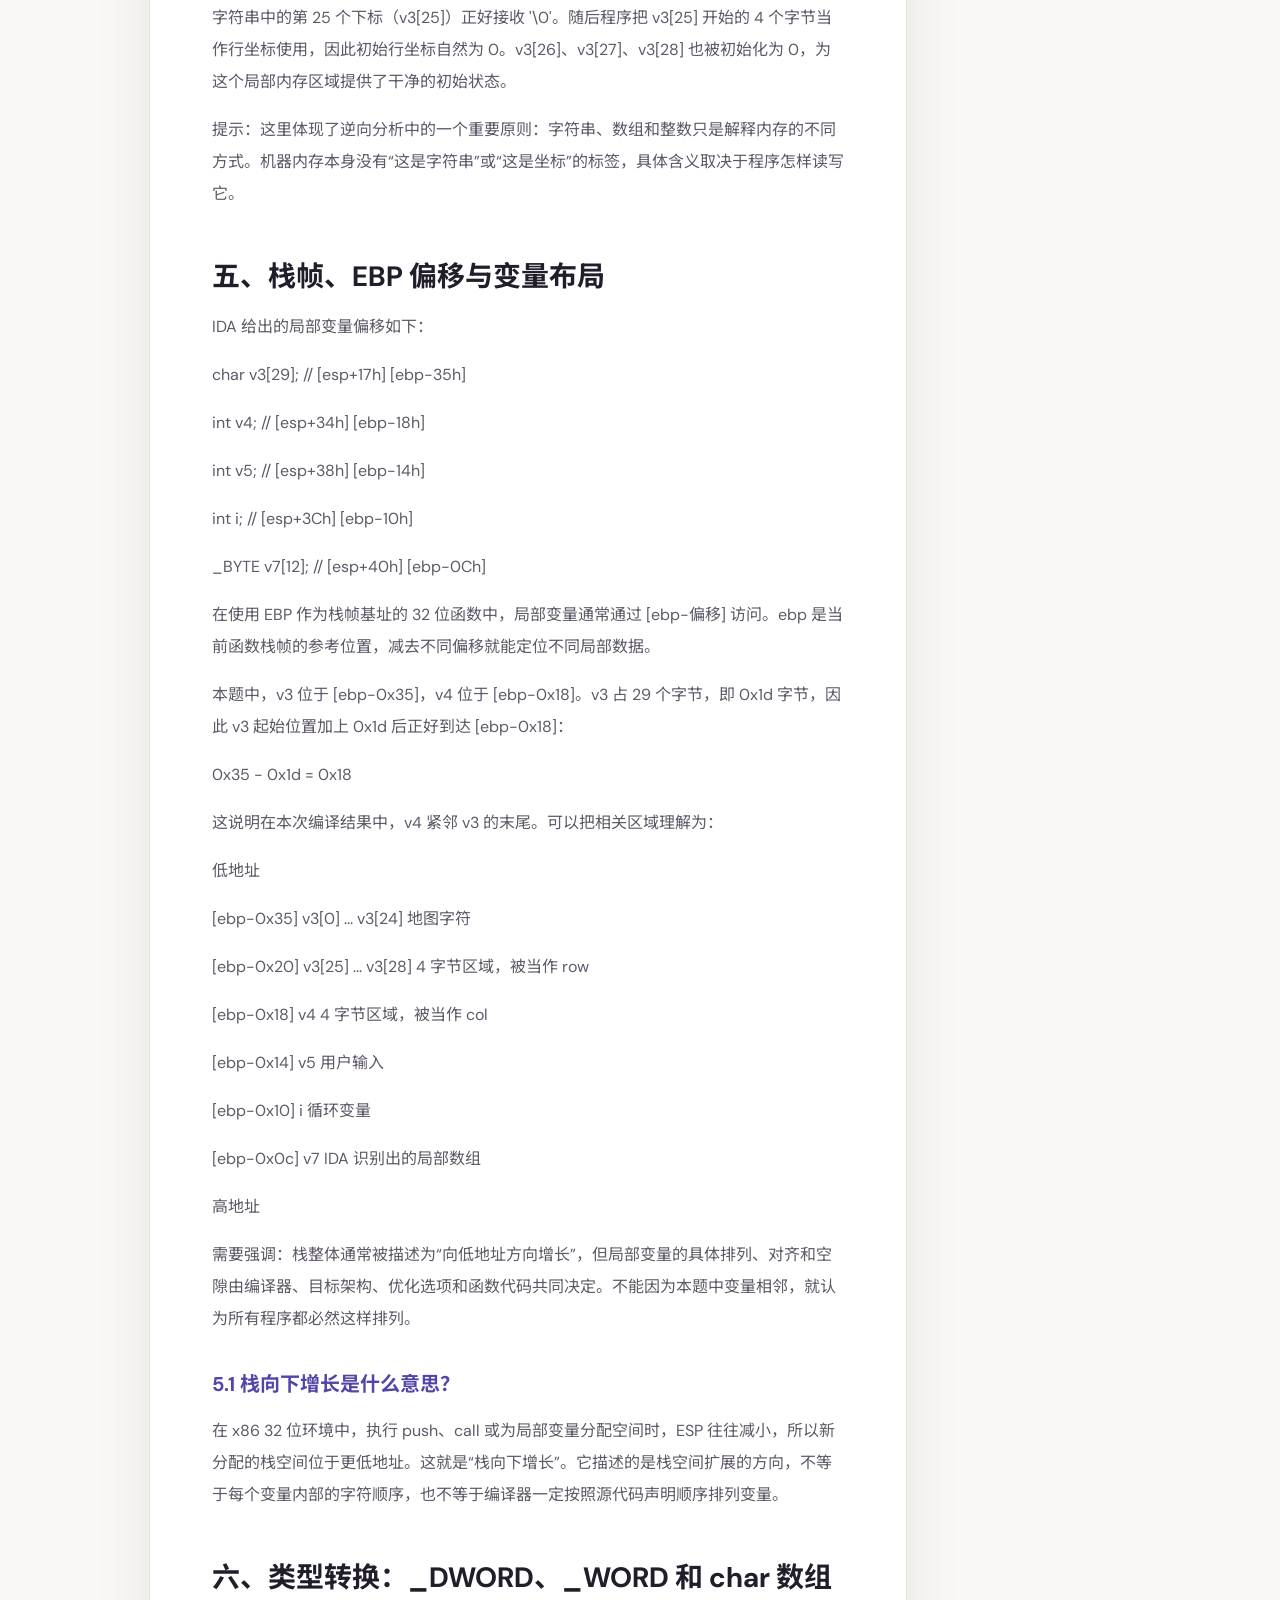
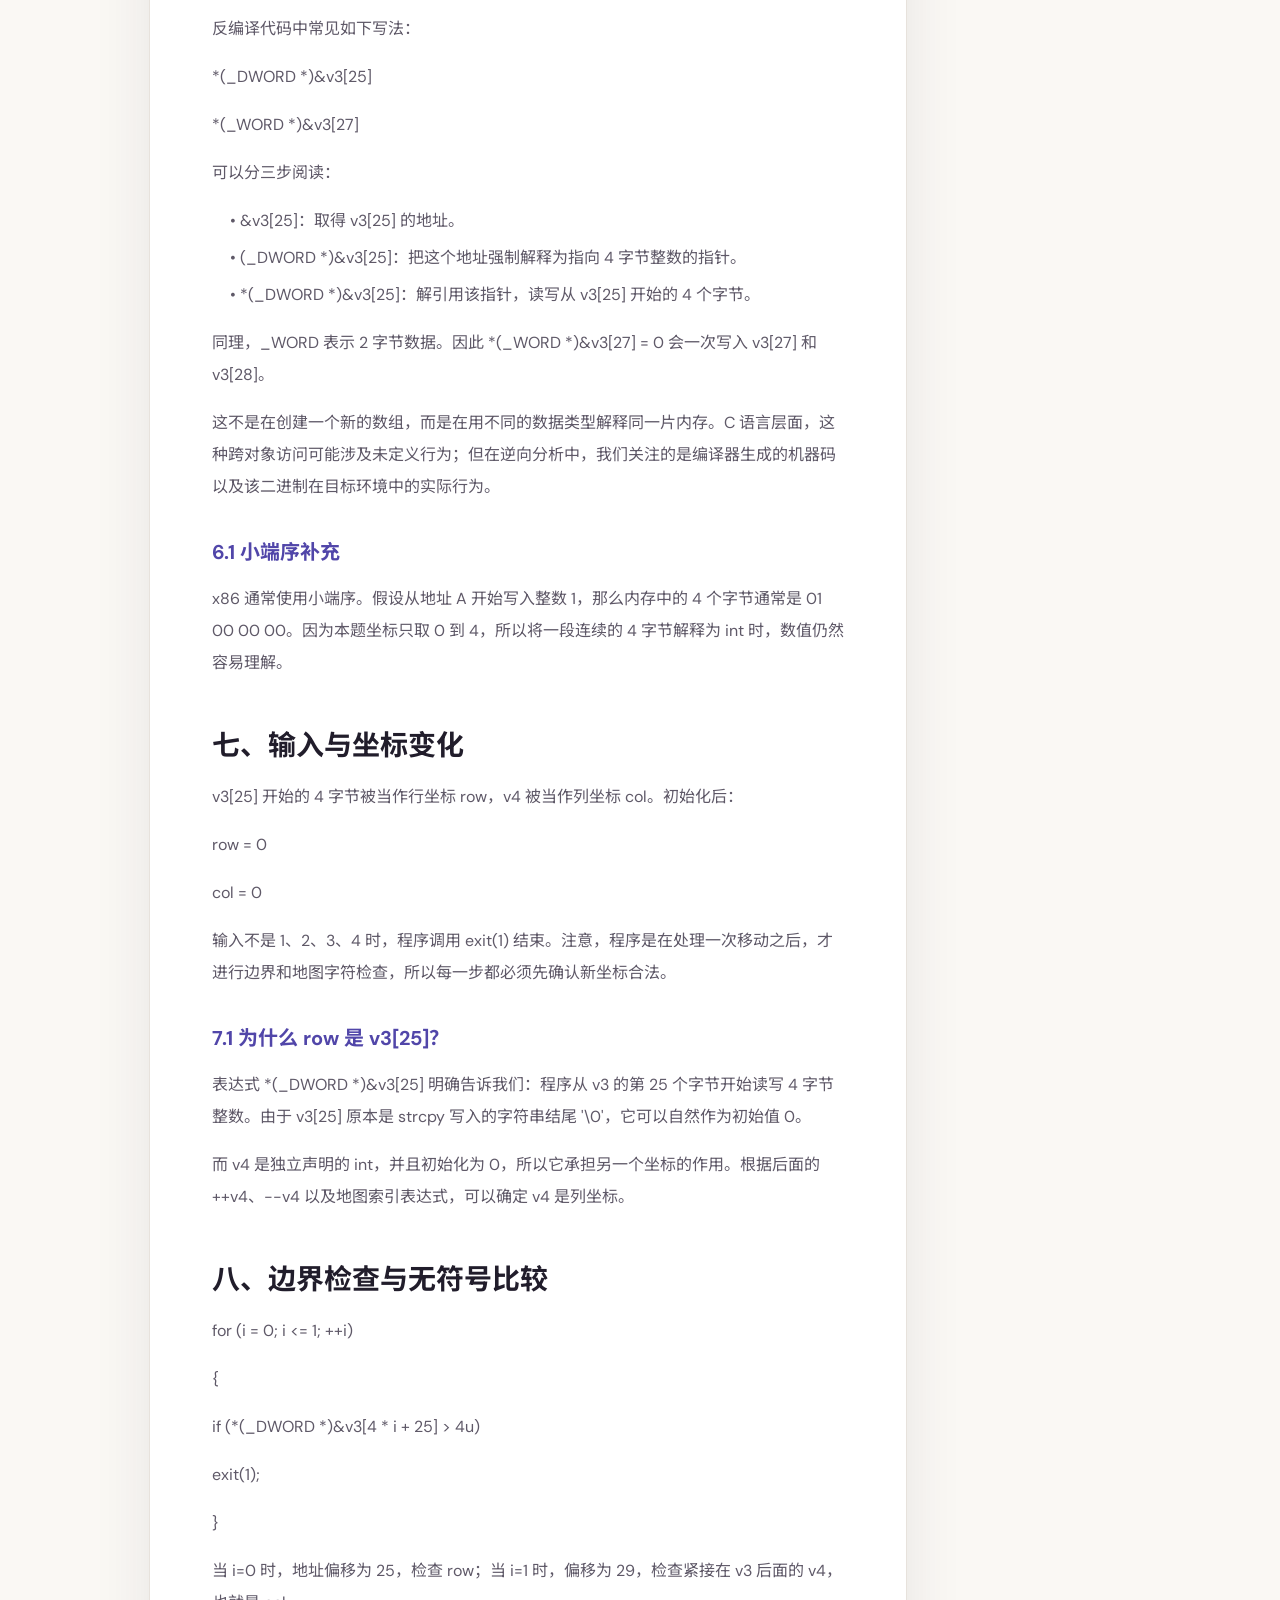
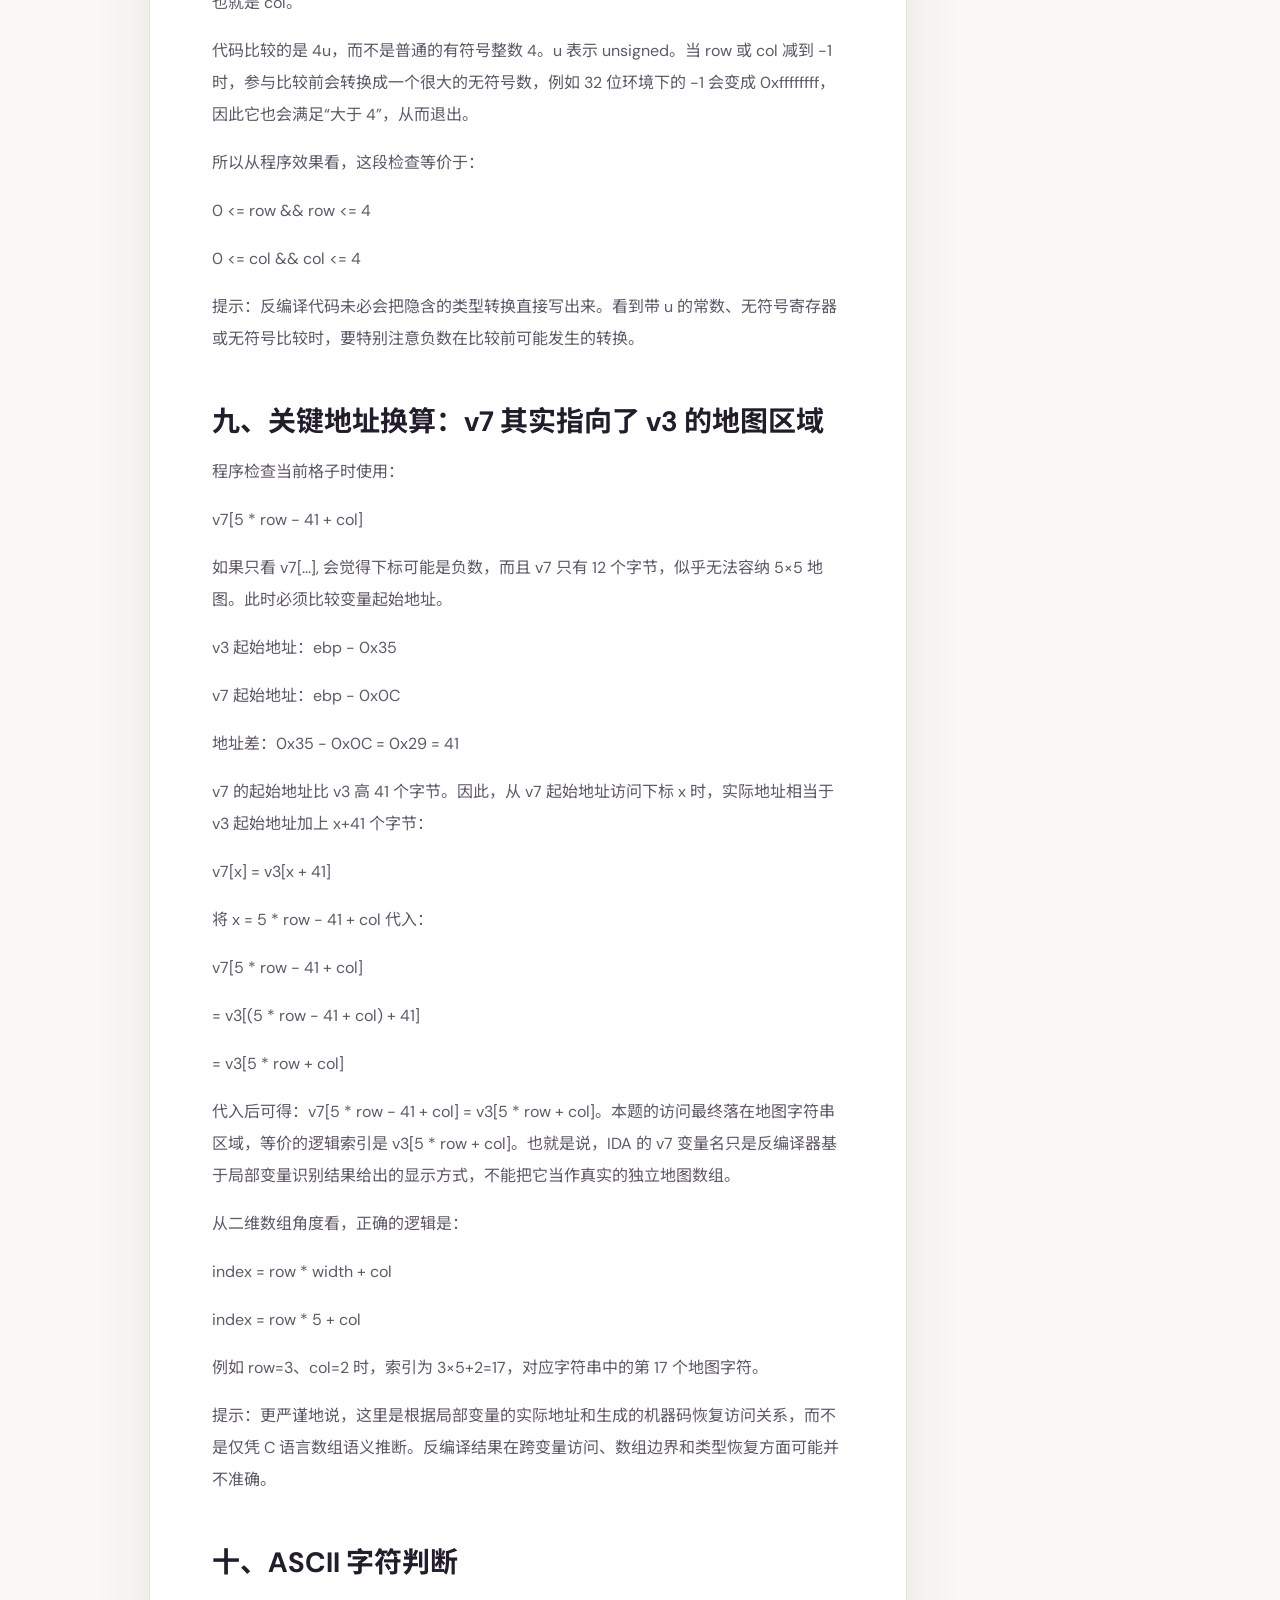
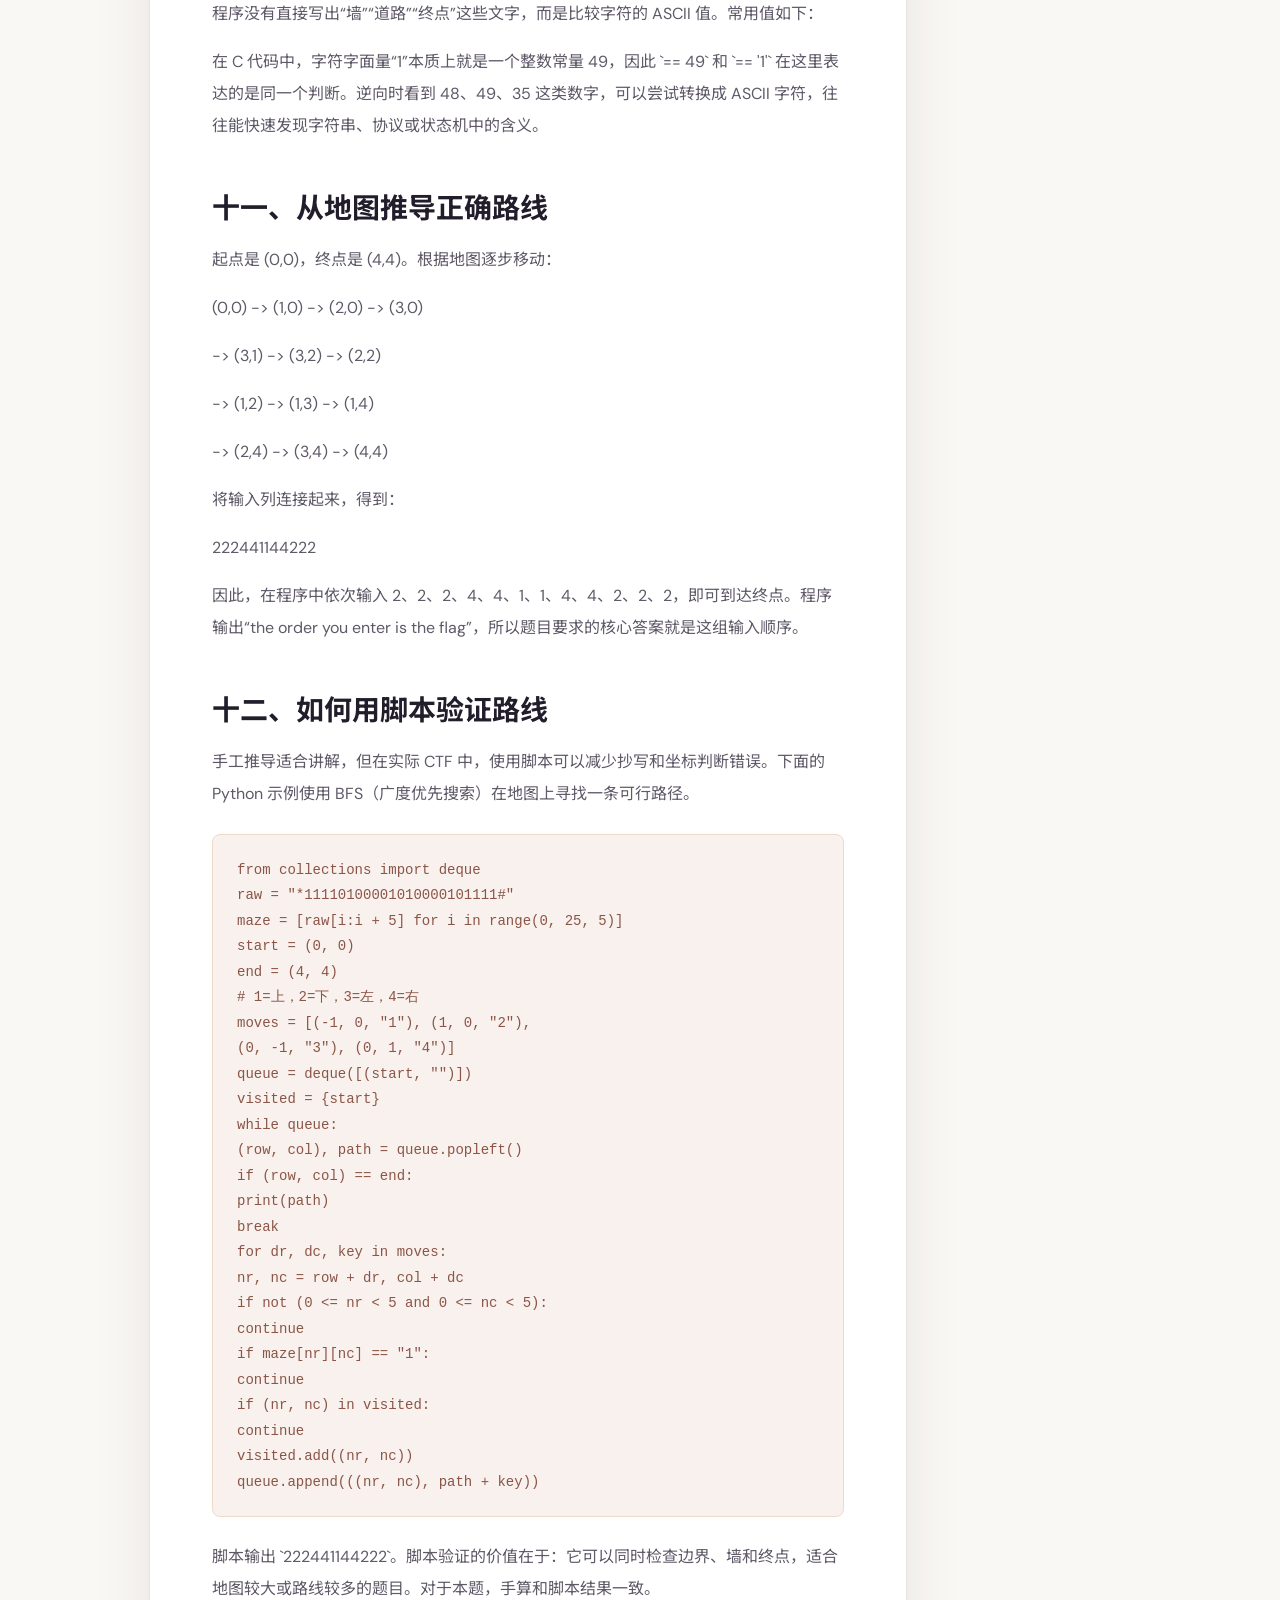
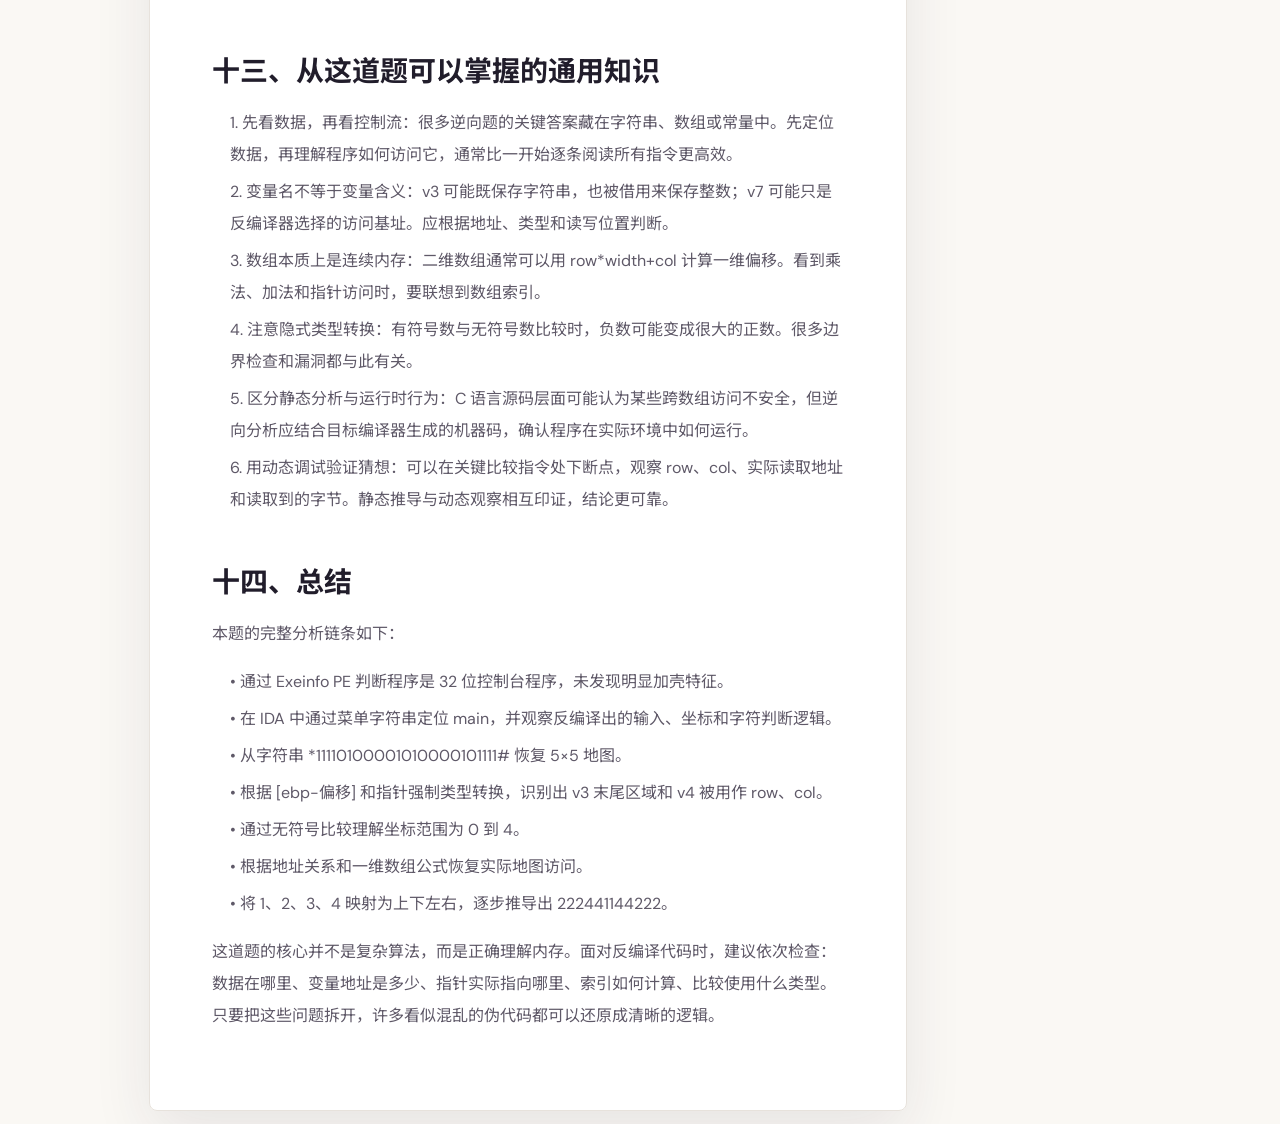
==== commit 2398085b: "发布第二篇文章" ====
--- a/posts/ctf-maze.html
+++ b/posts/ctf-maze.html
@@ -213,8 +213,8 @@
         <h1>基于栈内存布局的伪二维数组逆向分析</h1>
         <p class="subtitle">——从反编译代码中还原一维地图、坐标逻辑与迷宫路线</p>
         <div class="article-meta">
-          <span>CTF · 2026.10.10</span><span>作者：Monopolize</span
-          ><span>阅读时间：约 12 分钟</span>
+          <span>CTF · 2026.11.2</span><span>作者：Monopolize</span
+          ><span>阅读时间：约 10 分钟</span>
         </div>
       </div>
     </header>
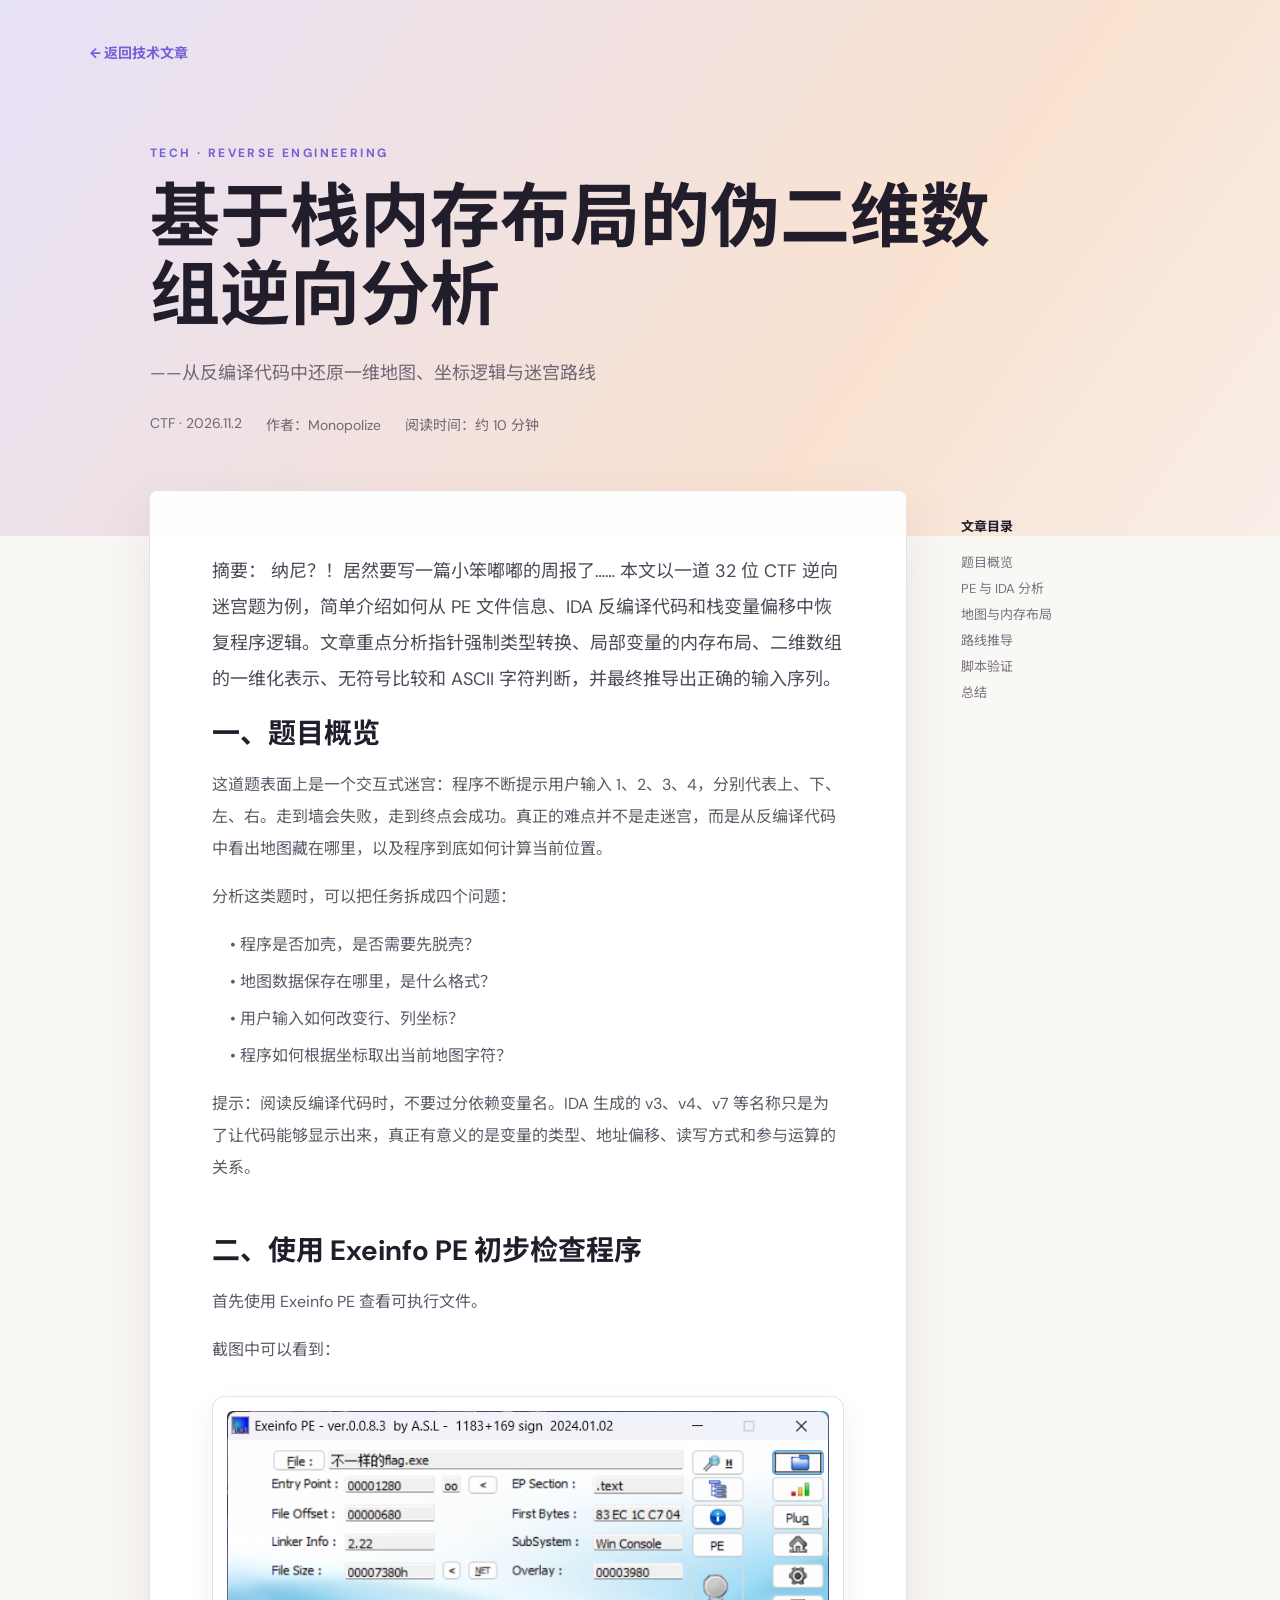
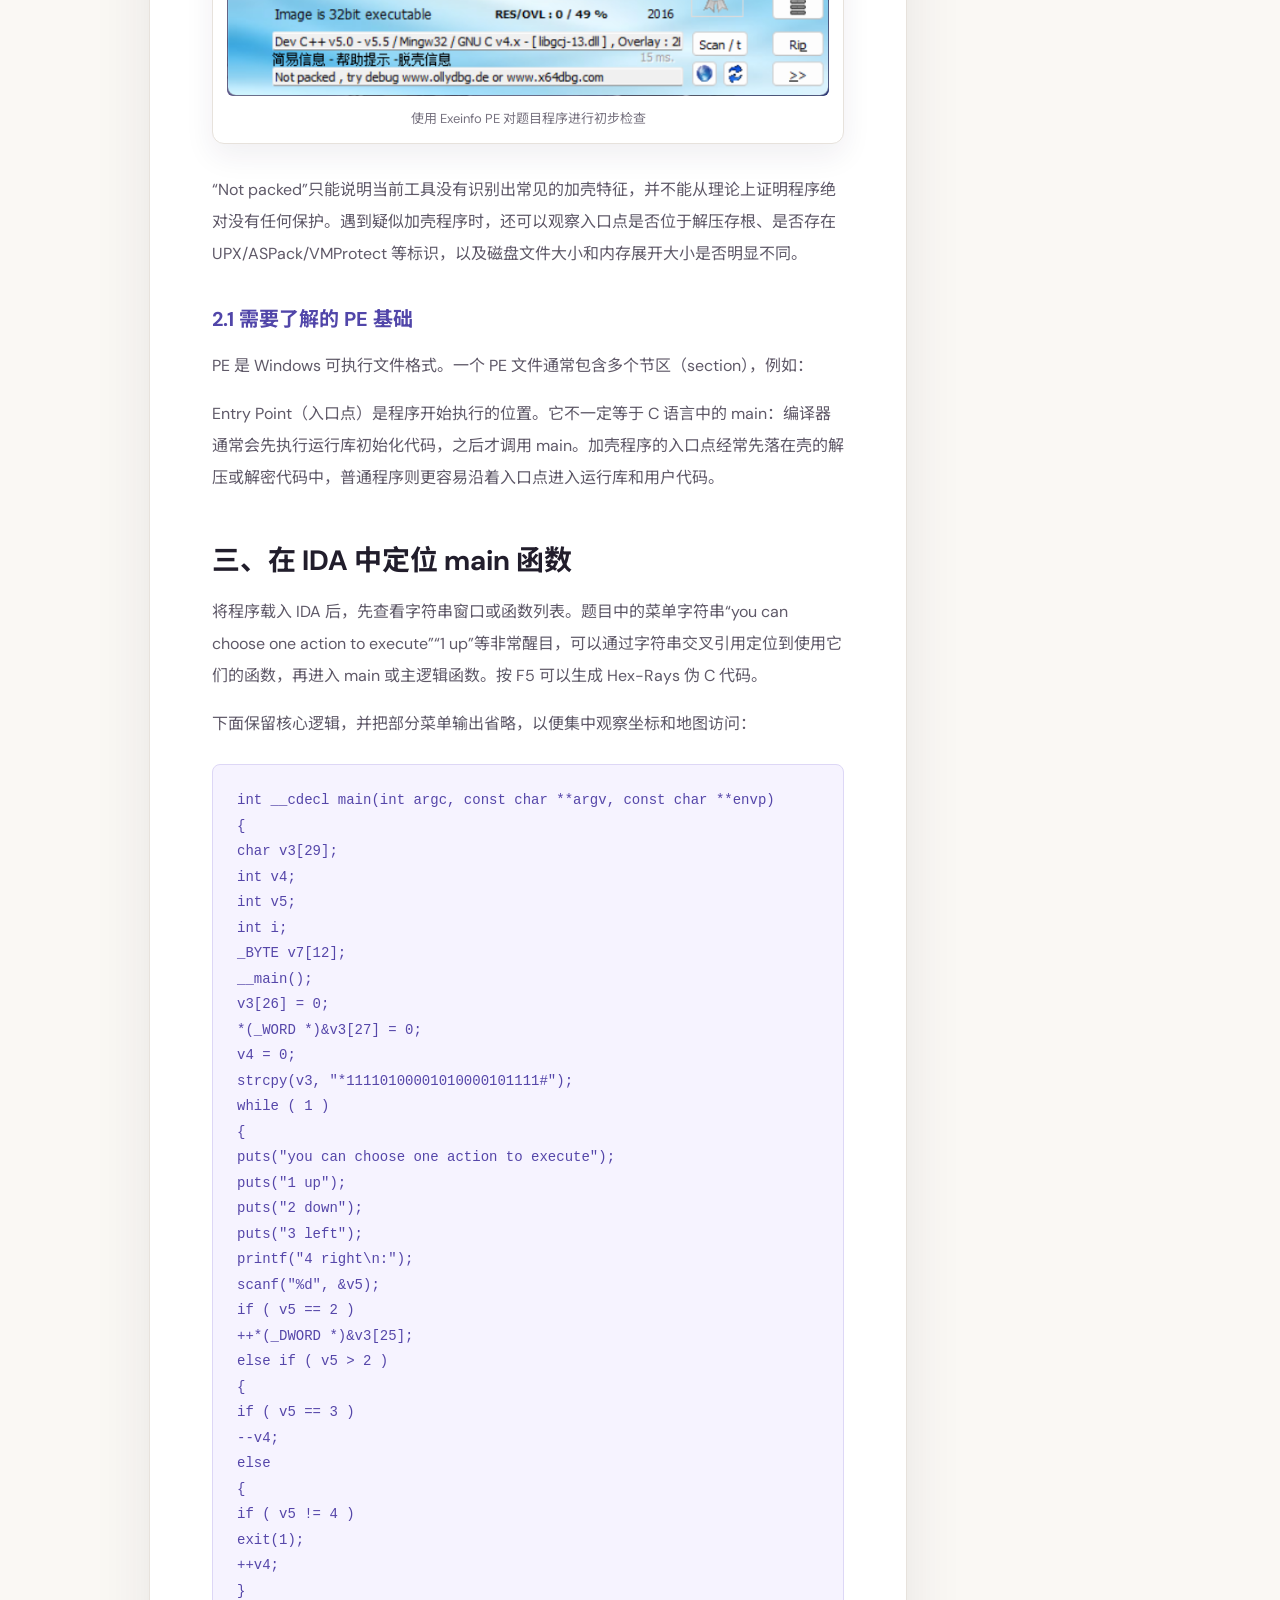
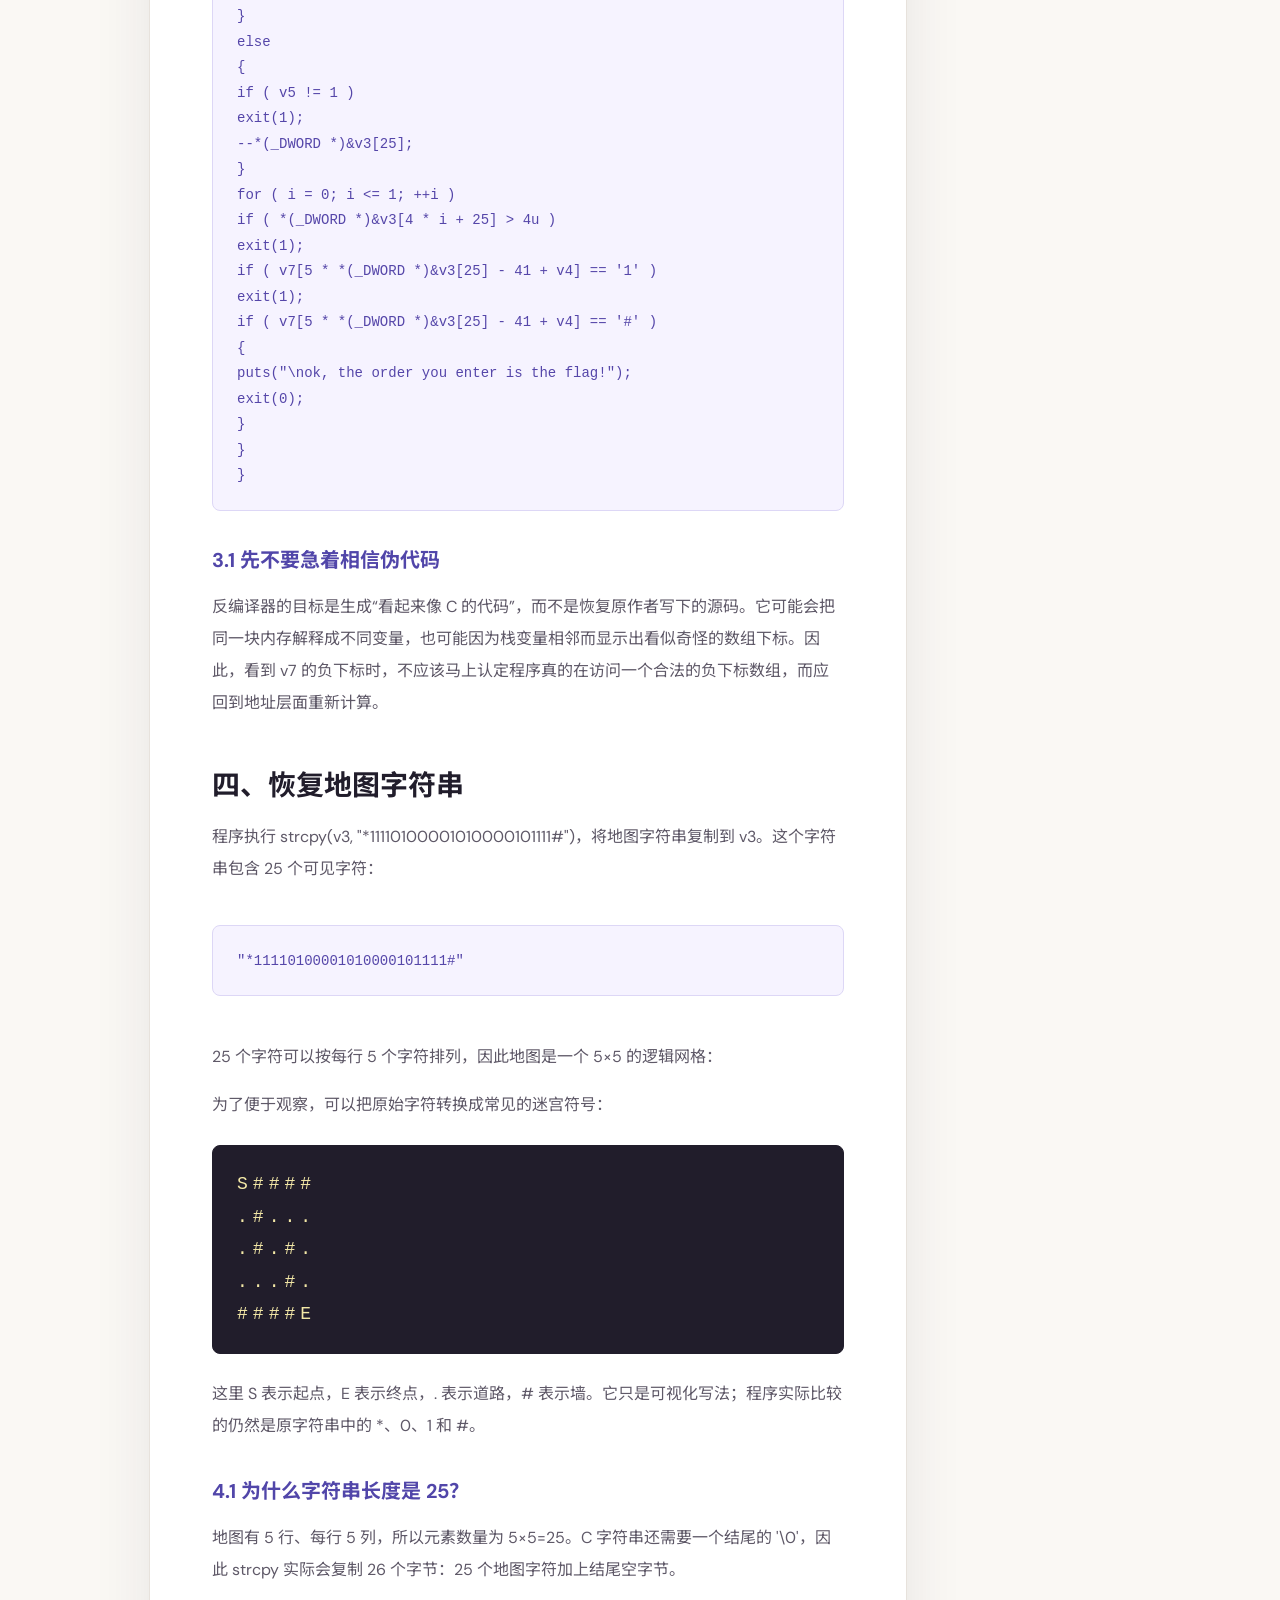
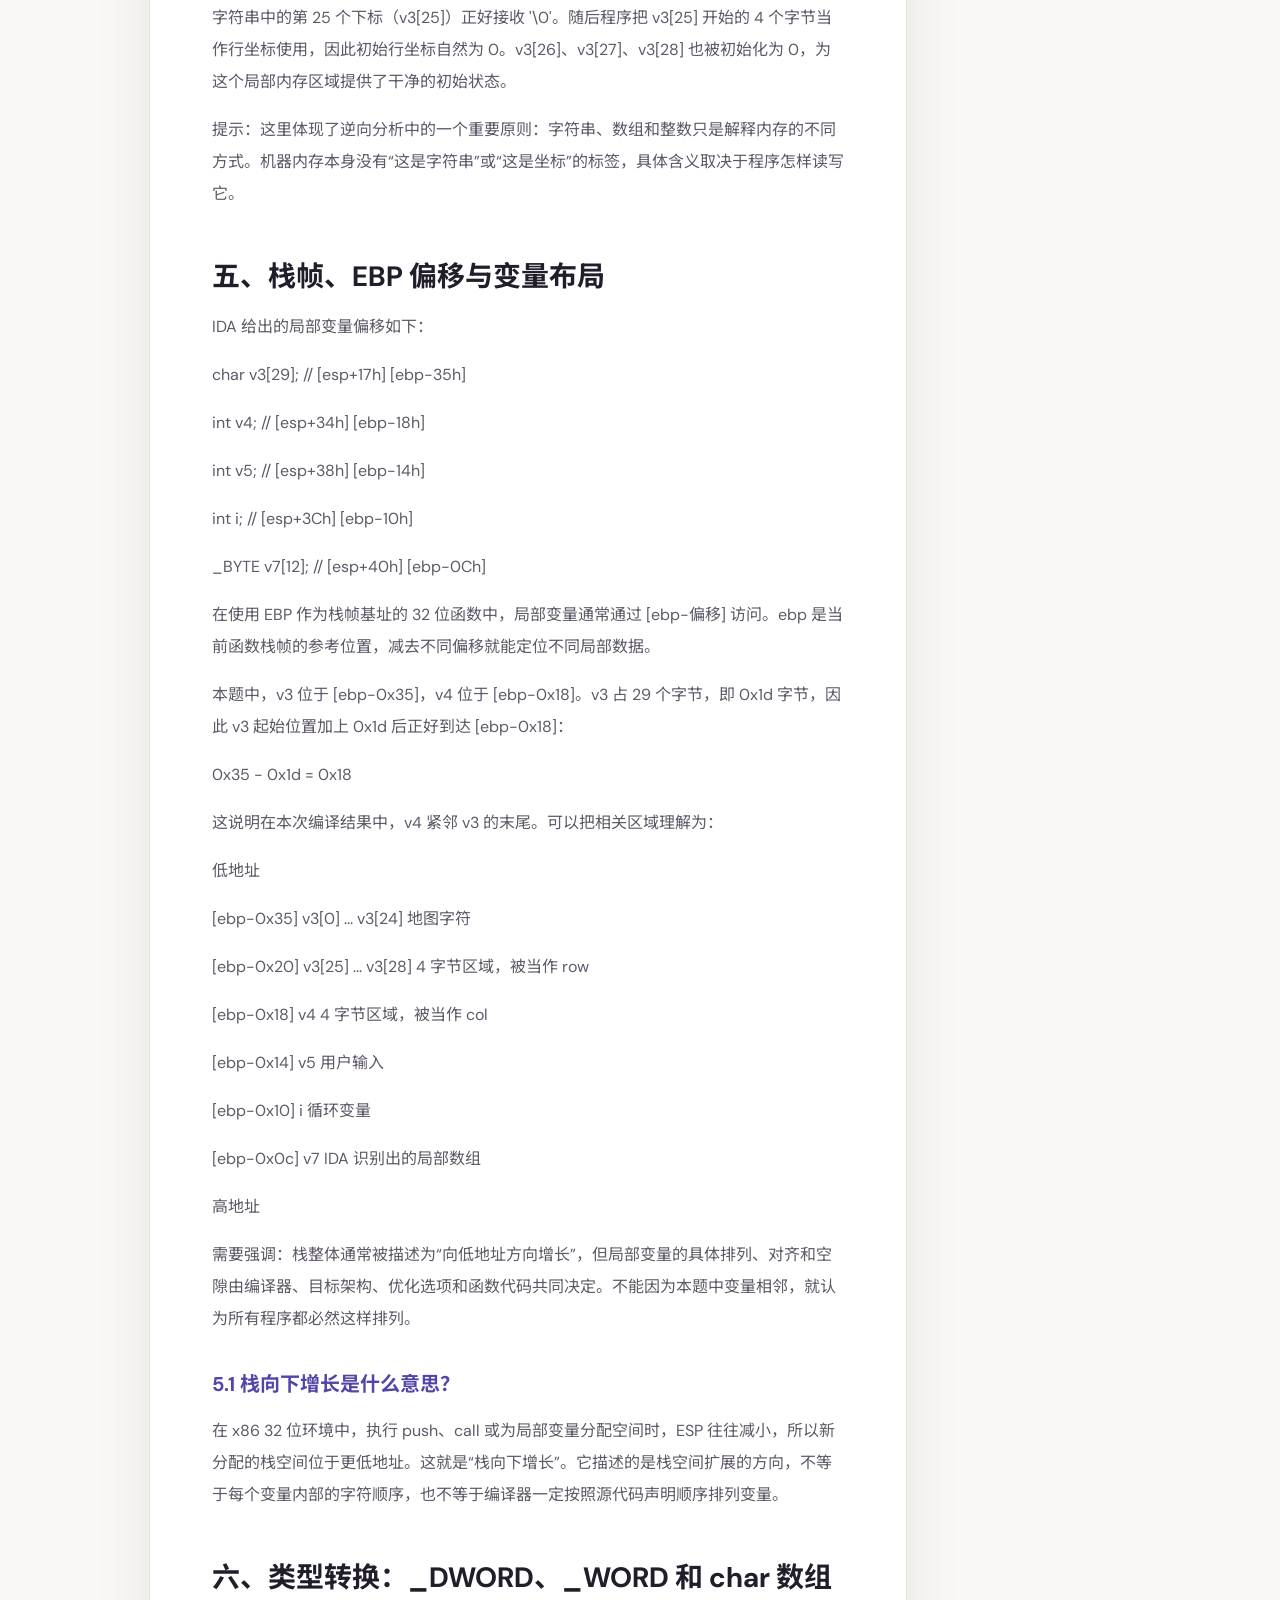
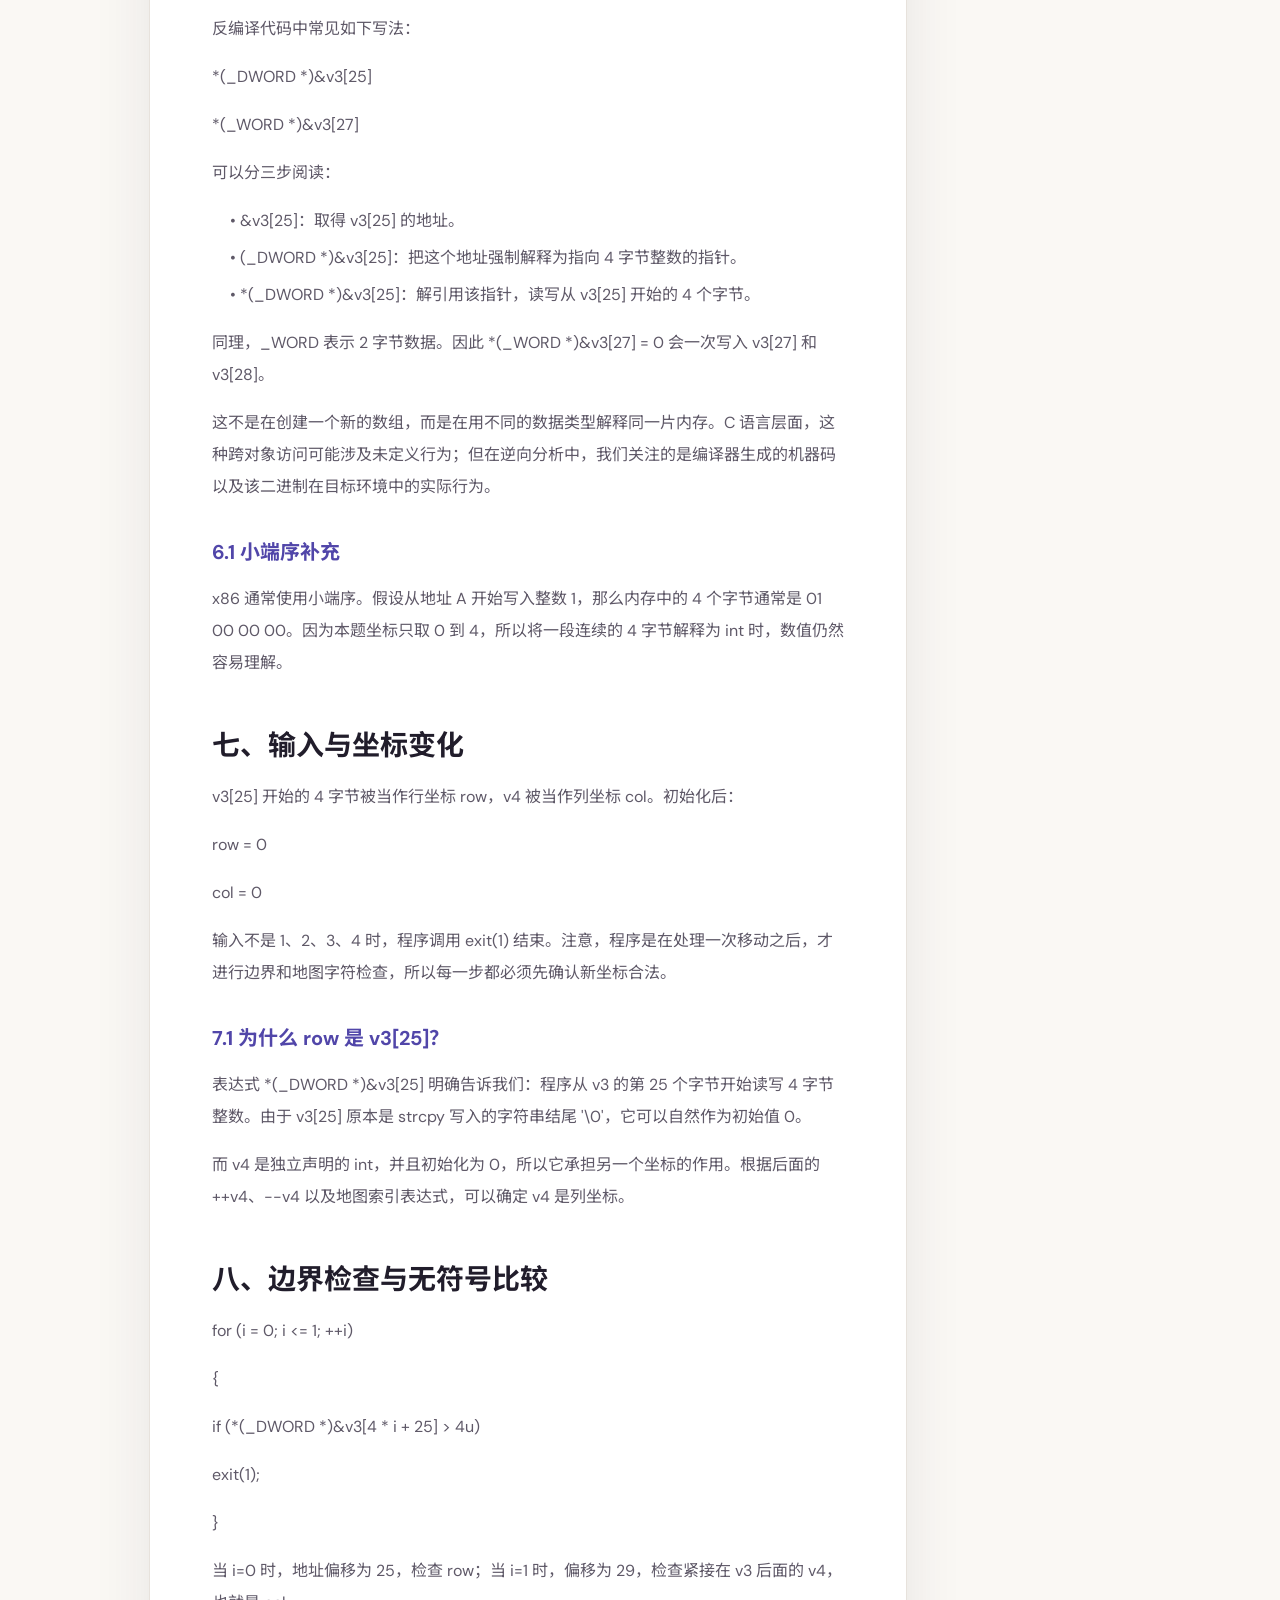
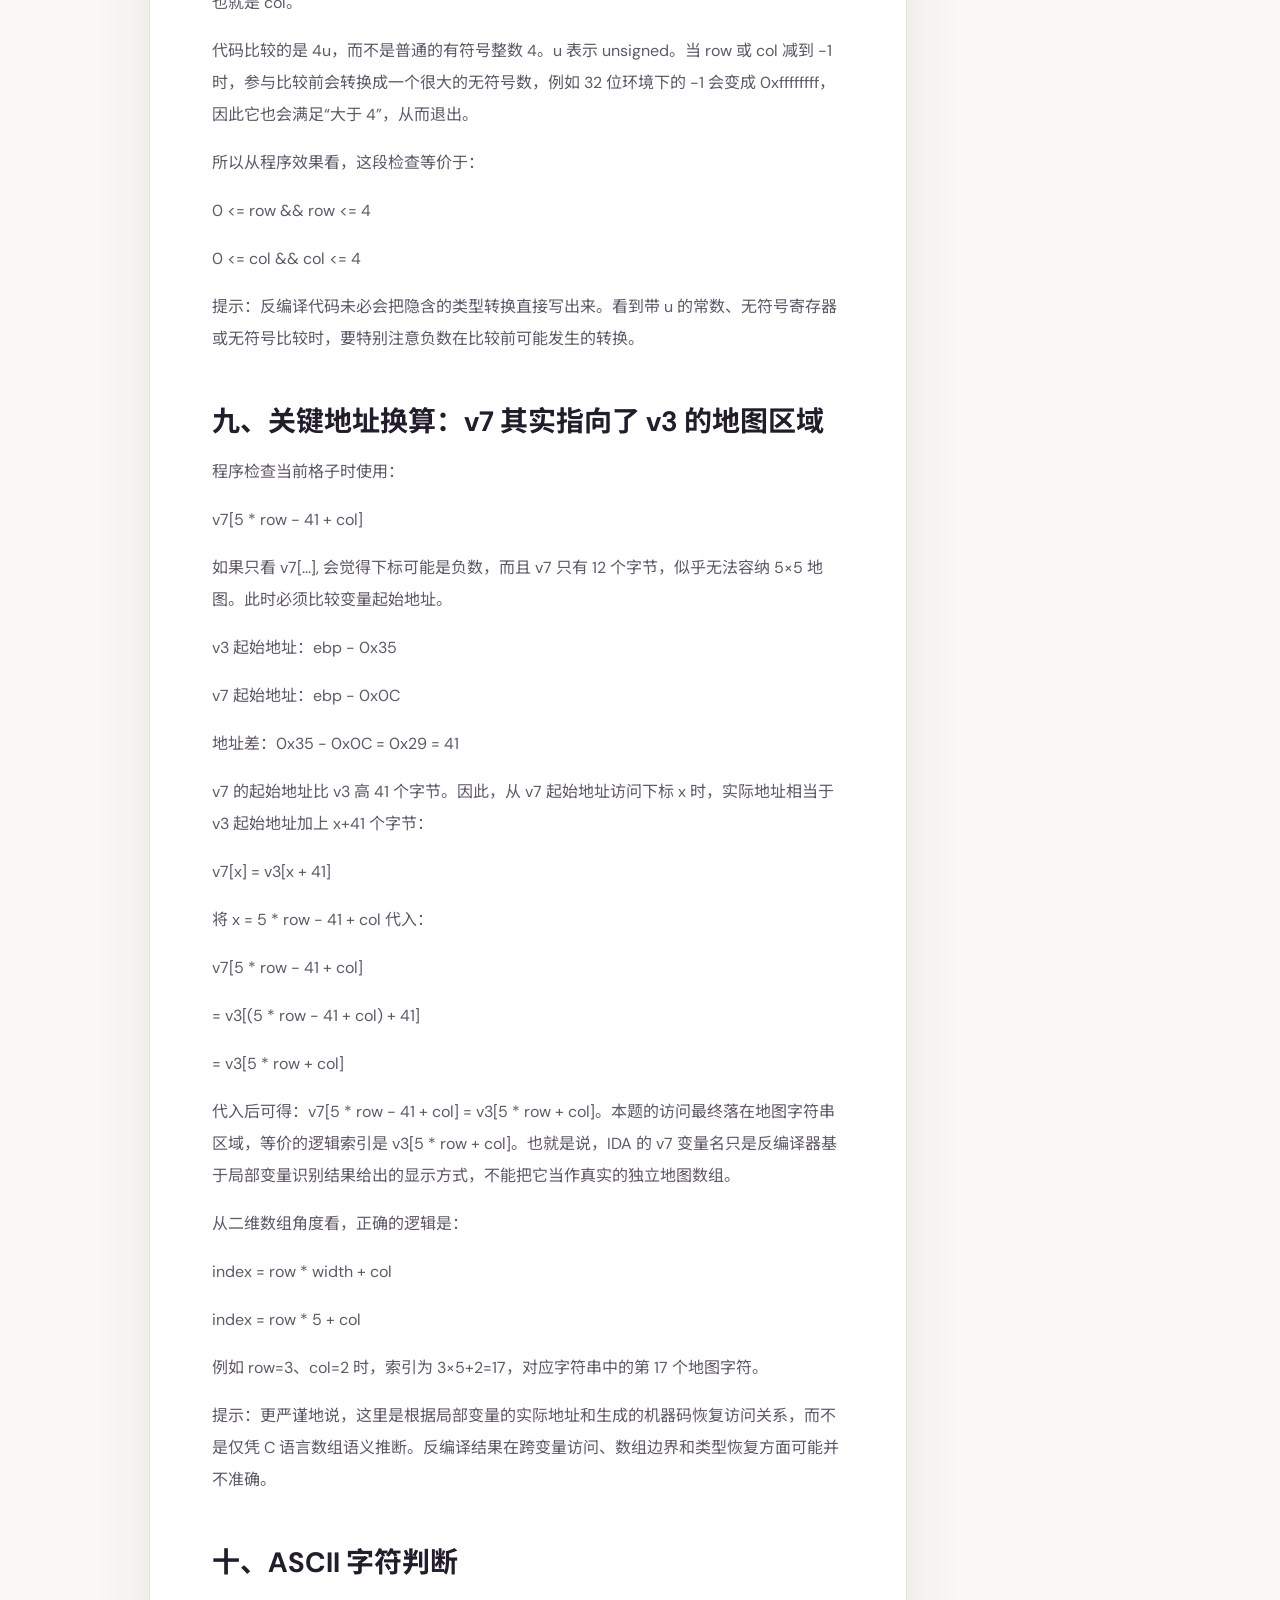
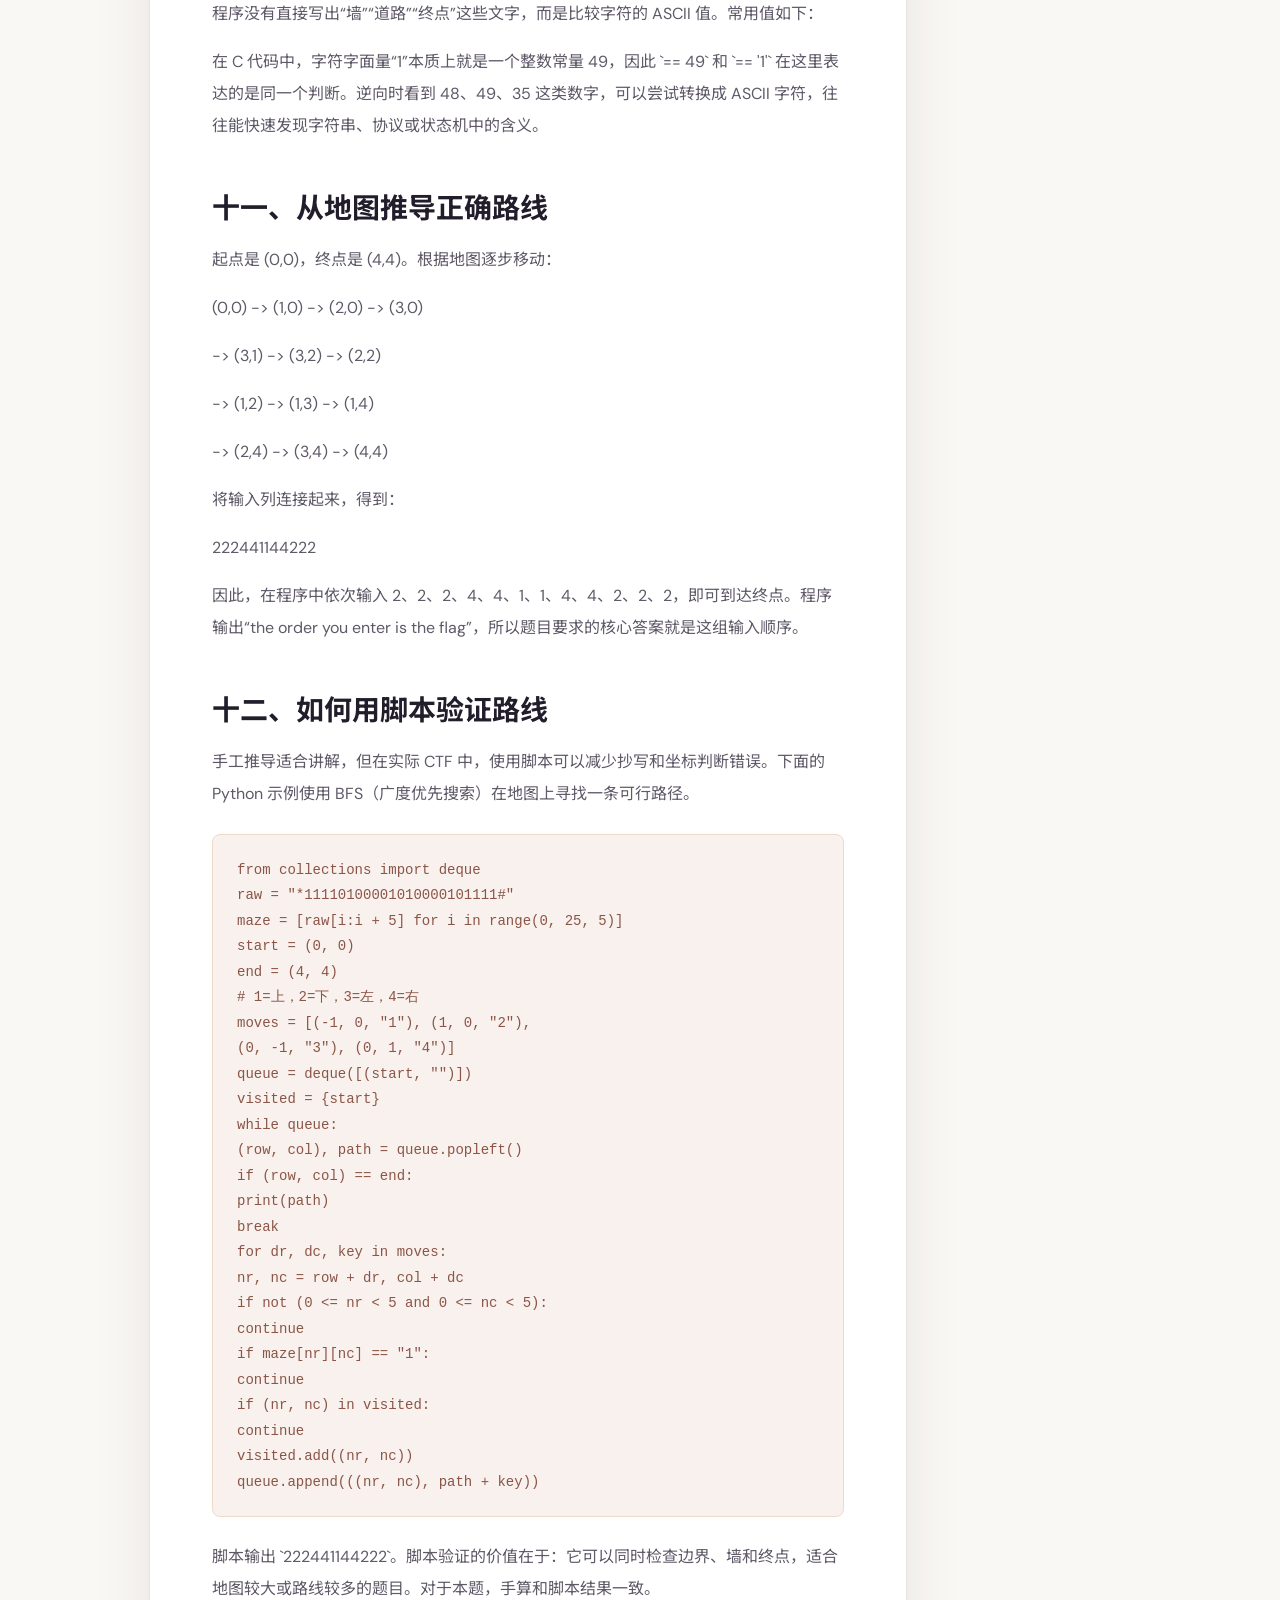
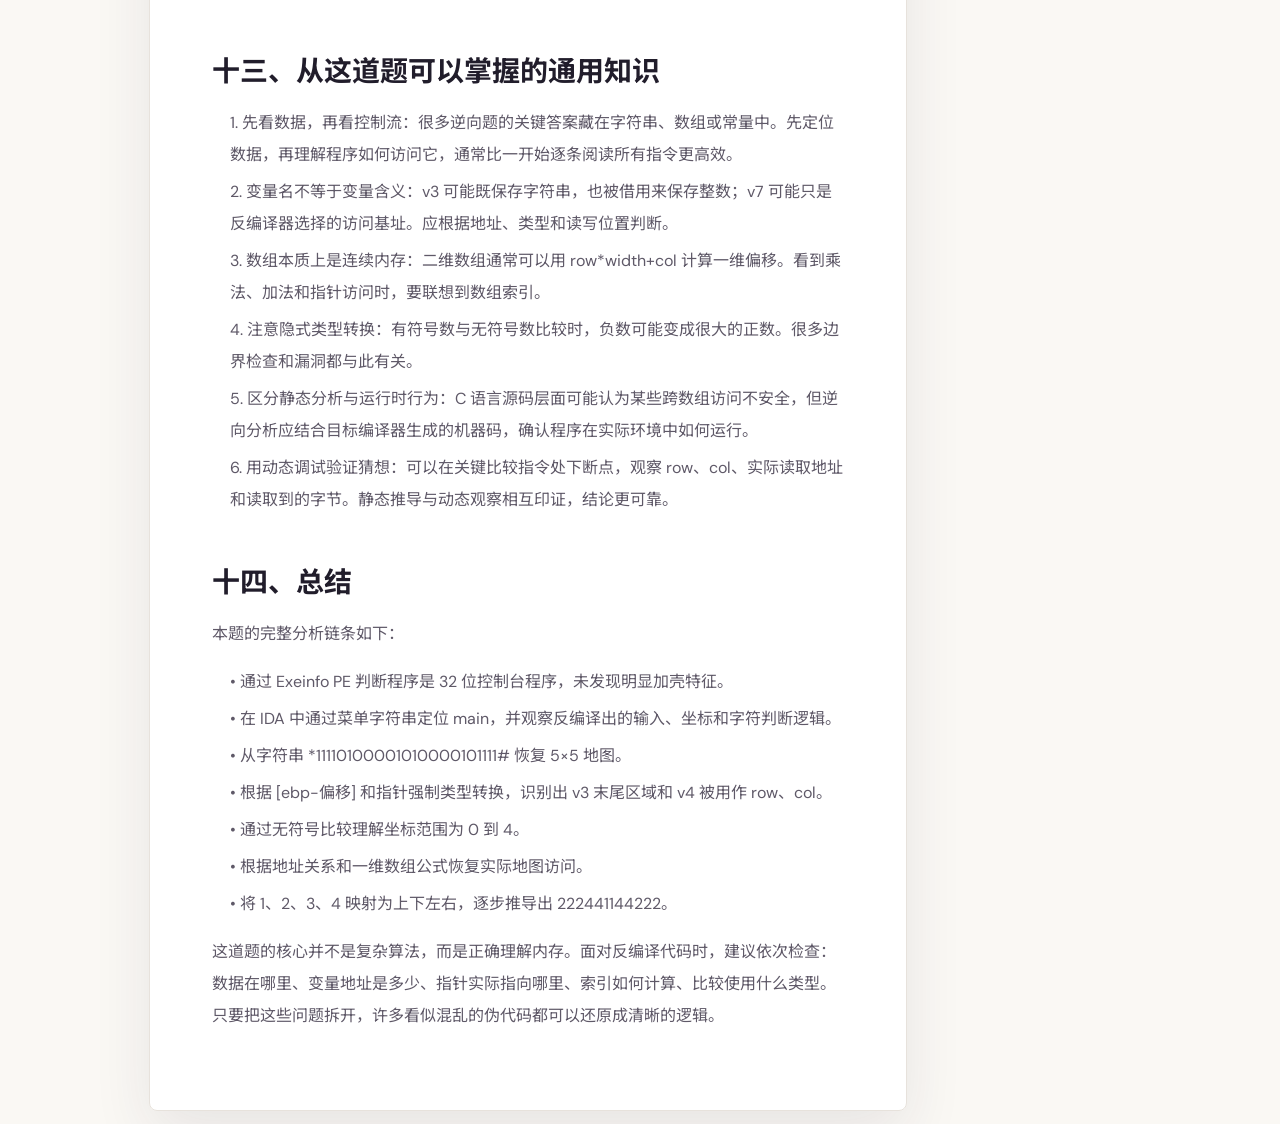
==== commit b97bb593: "修改" ====
--- a/posts/ctf-maze.html
+++ b/posts/ctf-maze.html
@@ -221,7 +221,8 @@
     <main class="article-layout">
       <article class="article-content">
         <p class="lead">
-          摘要：本文以一道 32 位 CTF 逆向迷宫题为例，介绍如何从 PE 文件信息、IDA
+          摘要： 纳尼？！居然要写一篇小笨嘟嘟的周报了…… 本文以一道 32 位 CTF
+          逆向迷宫题为例，简单介绍如何从 PE 文件信息、IDA
           反编译代码和栈变量偏移中恢复程序逻辑。文章重点分析指针强制类型转换、局部变量的内存布局、二维数组的一维化表示、无符号比较和
           ASCII 字符判断，并最终推导出正确的输入序列。
         </p>
